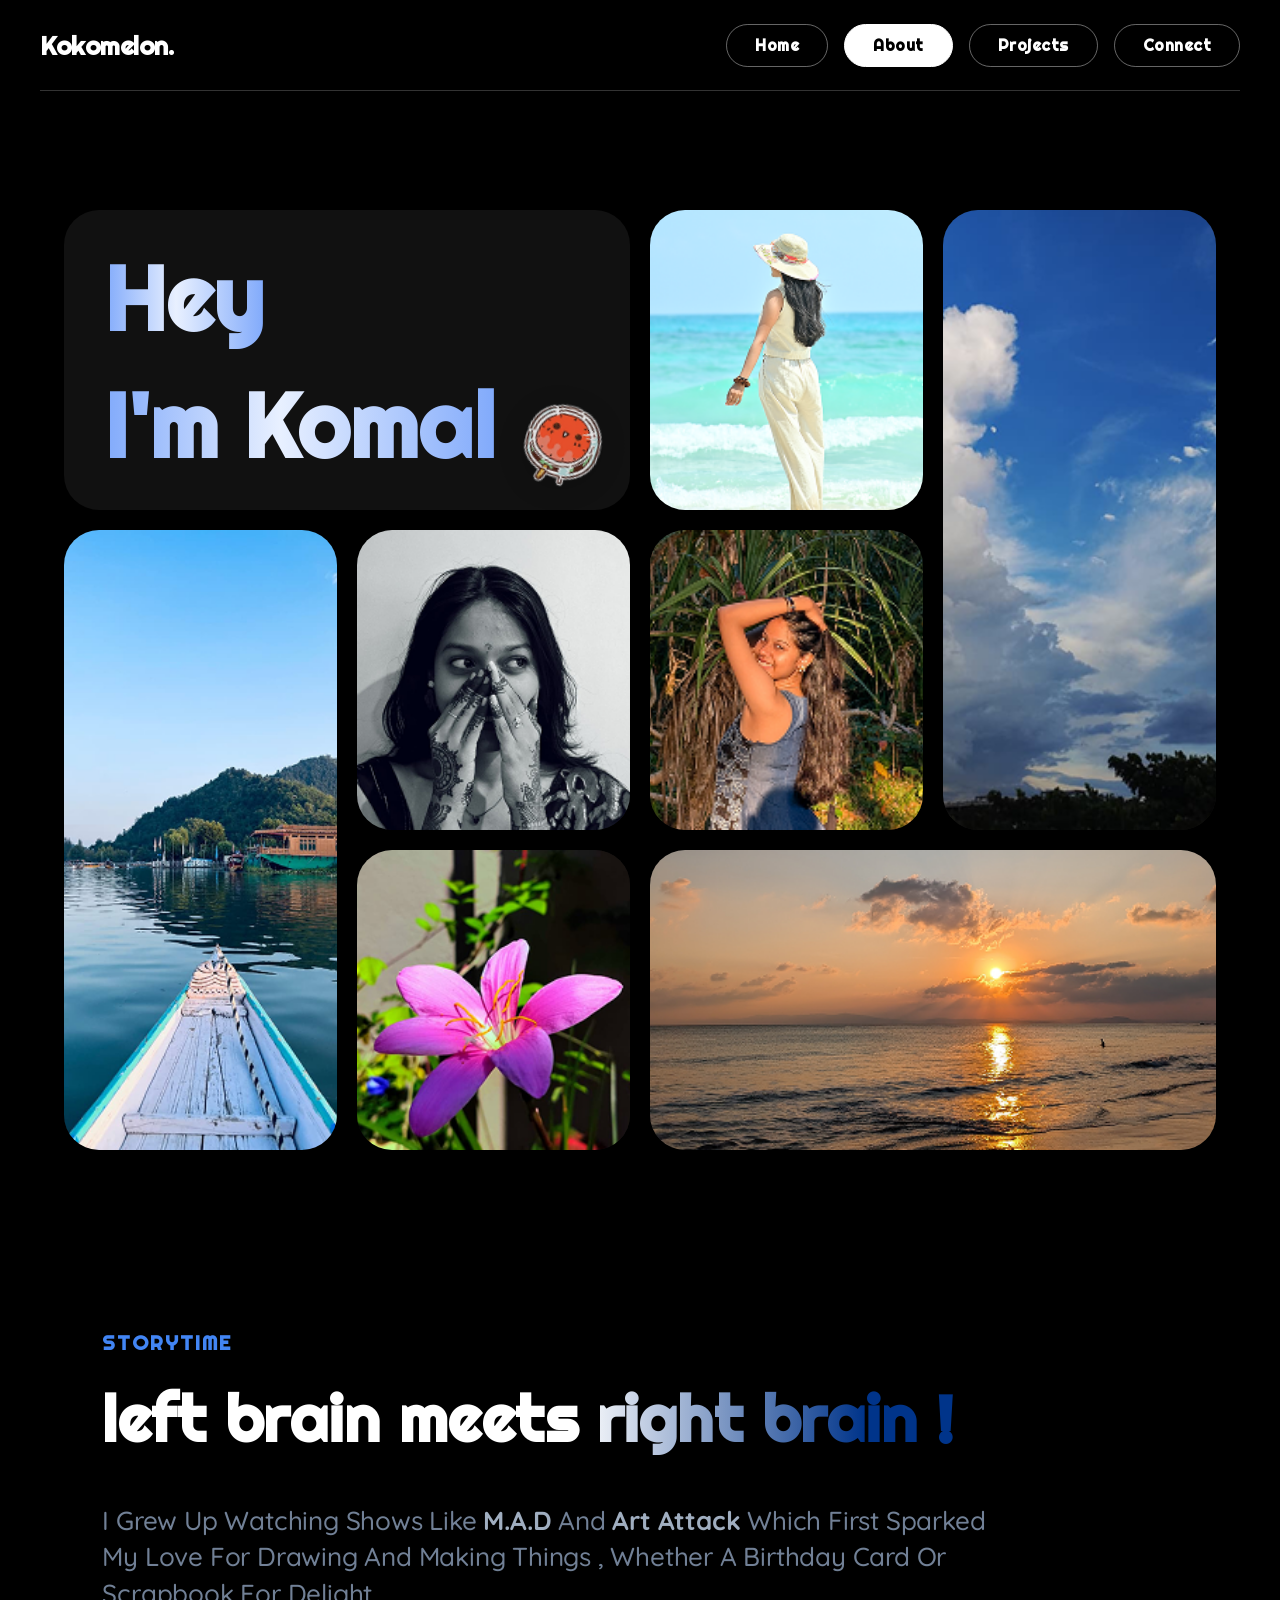
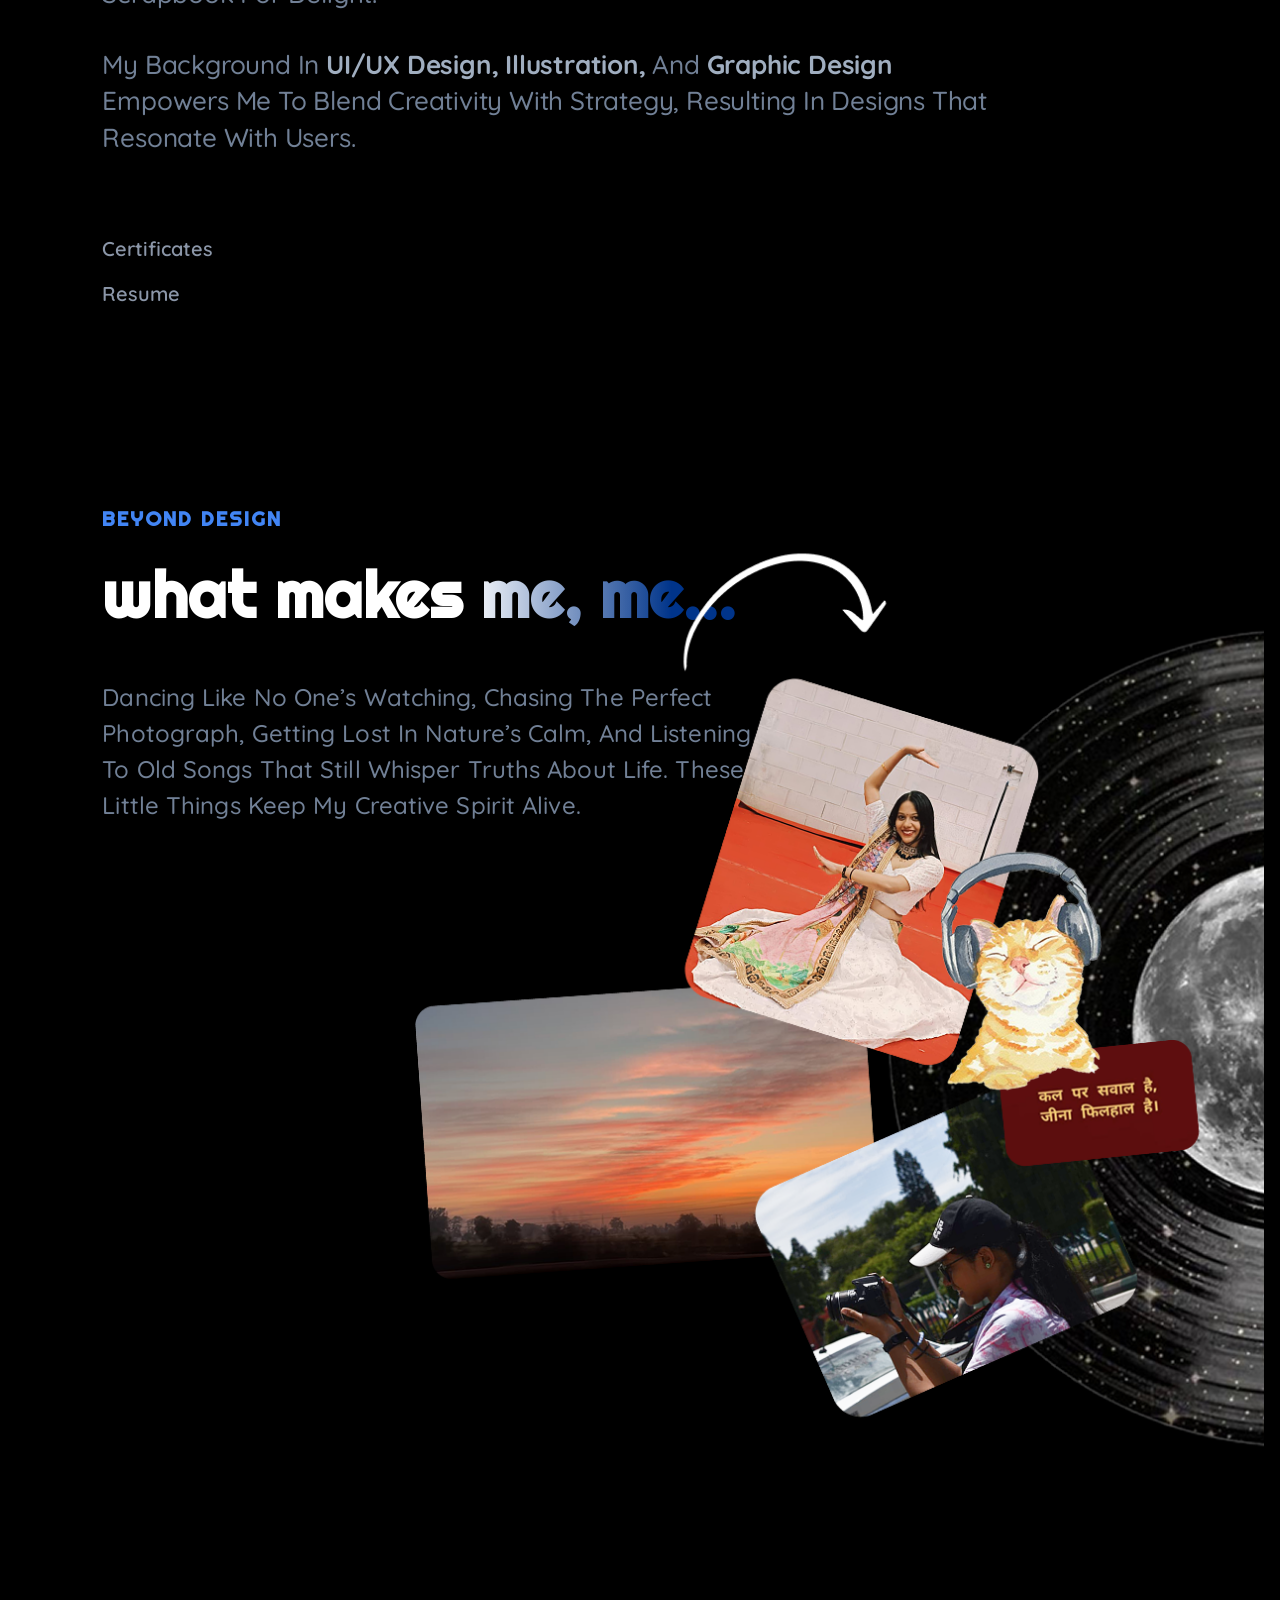
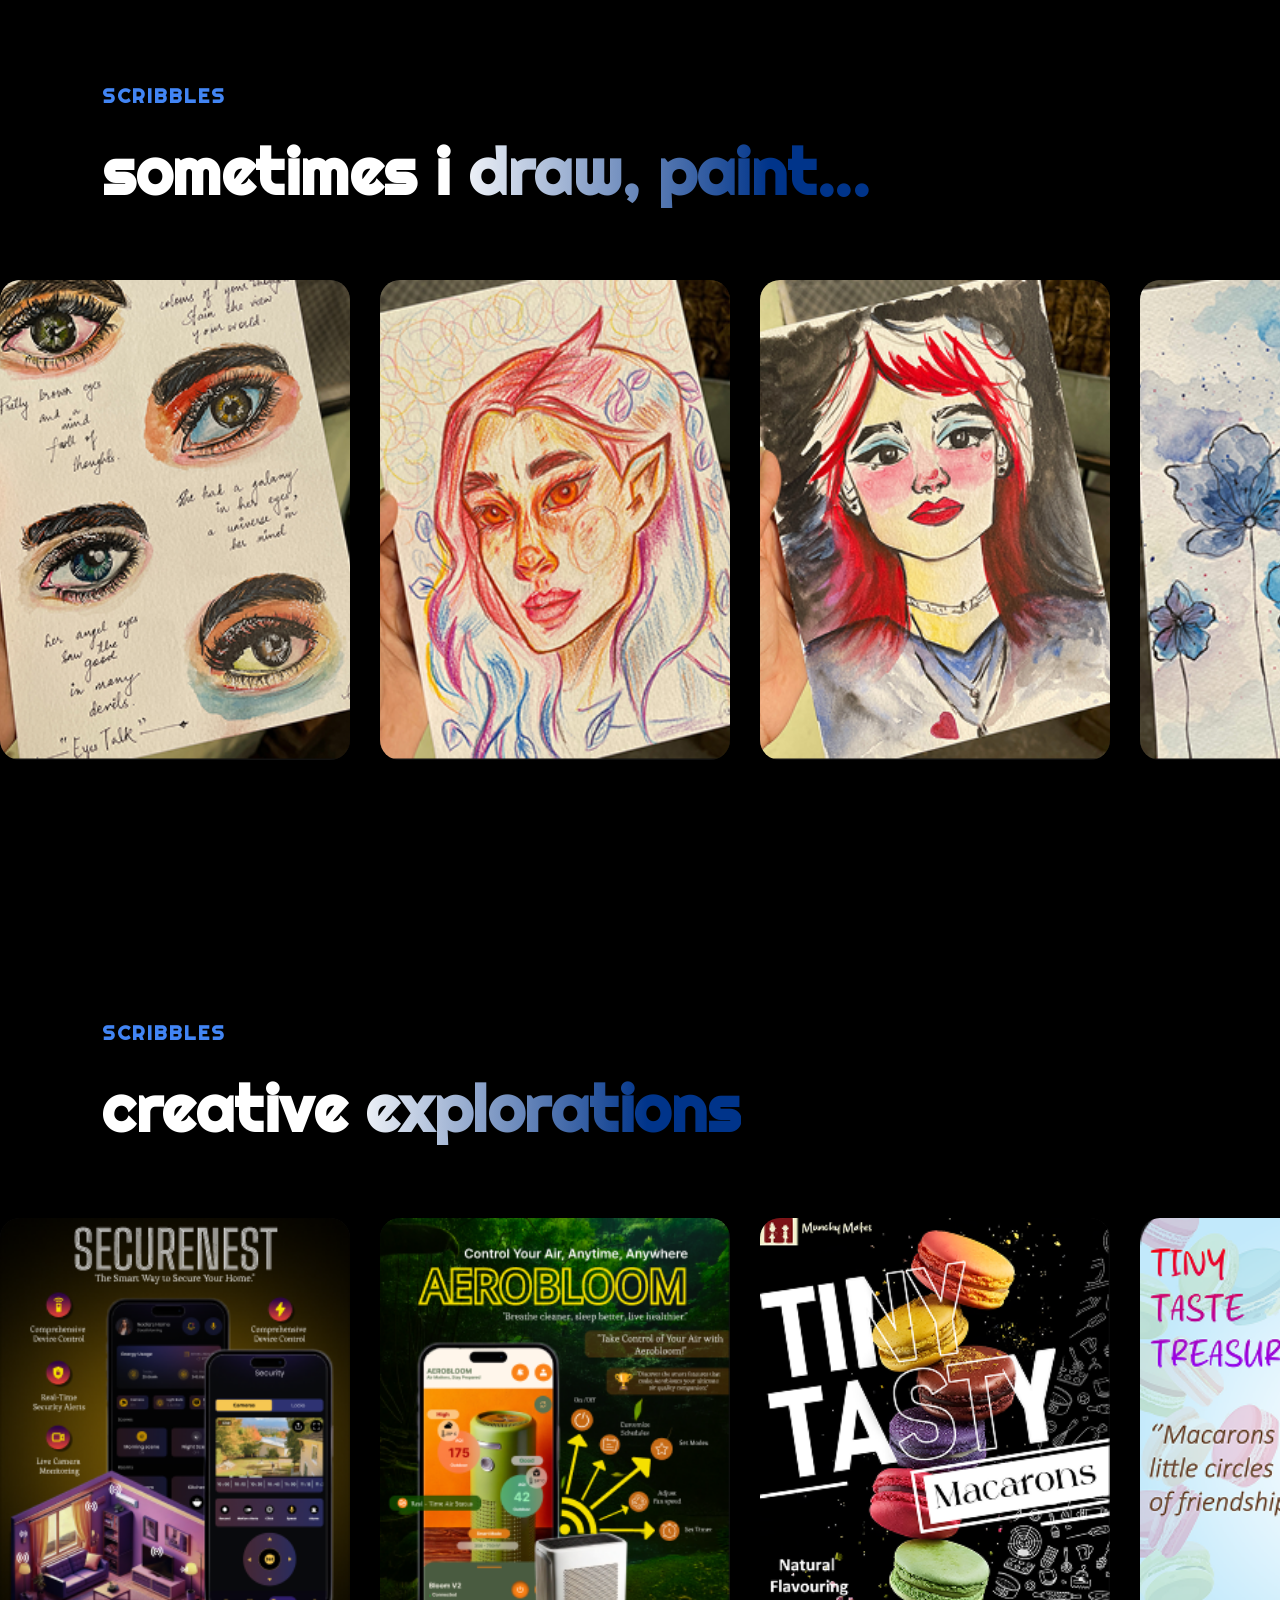
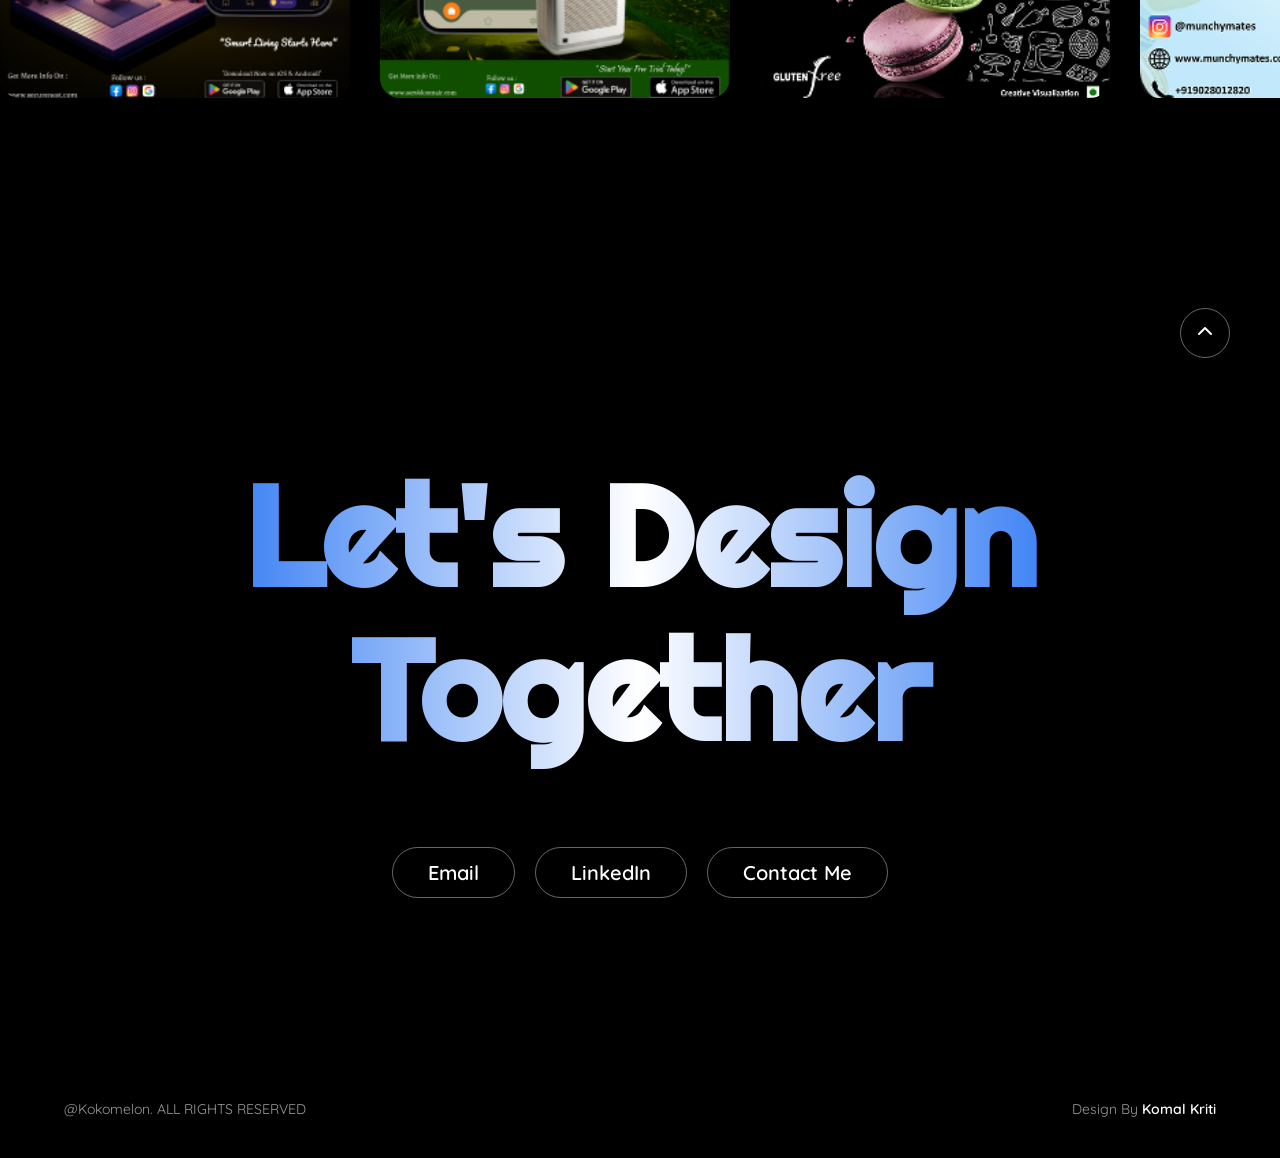
==== about.html @ 7ab95038 "Desktop Version Done" ====
<!DOCTYPE html>
<html lang="en">
<head>
    <meta charset="UTF-8">
    <meta name="viewport" content="width=device-width, initial-scale=1.0">
    <title>About | Komal Portfolio</title>
    <link rel="stylesheet" href="style.css">
    <link rel="preconnect" href="https://fonts.googleapis.com">
    <link rel="preconnect" href="https://fonts.gstatic.com" crossorigin>
    <link href="https://fonts.googleapis.com/css2?family=Quicksand:ital,wght@0,400;0,600;1,400&family=Righteous&family=Roboto+Condensed:wght@500&family=Rock+Salt&display=swap" rel="stylesheet">
</head>
<body>
    <header class="header">
        <div class="logo">Kokomelon.</div>
        <nav class="nav">
            <a href="index.html#home" class="nav-item">Home</a>
            <a href="about.html" class="nav-item active">About</a>
            <a href="projects.html" class="nav-item">Projects</a>
            <a href="#connect" class="nav-item">Connect</a>
        </nav>
    </header>

    <main class="about-container">
        <div class="about-grid">
            <!-- Row 1 -->
            <div class="grid-item text-item">
                <img src="images/kokomelon_2.png" alt="🍉" class="melon-corner-icon">
                <h1 class="hey-text"><span class="blue-gradient">Hey</span></h1>
                <h1 class="name-text"><span class="blue-gradient">I'm Komal</span></h1>
            </div>
            <div class="grid-item img-komal-1">
                <img src="images/Komalpic_1.png" alt="Komal">
            </div>
            <div class="grid-item img-sky-tall">
                <img src="images/Sky_love.png" alt="Sky">
            </div>

            <!-- Row 2 -->
            <div class="grid-item img-dal-tall">
                <img src="images/Dal_lake.png" alt="Dal Lake">
            </div>
            <div class="grid-item img-beach">
                <img src="images/Komalpic_2.png" alt="Komal Beach">
            </div>
            <div class="grid-item img-bw">
                <img src="images/Komalpic_3.png" alt="Komal B&W">
            </div>

            <!-- Row 3 -->
            <div class="grid-item img-flower">
                <img src="images/Flower_lily.png" alt="Flower">
            </div>
            <div class="grid-item img-sunset-wide">
                <img src="images/Sunsetpic_4.png" alt="Sunset">
            </div>
        </div>
    </main>

    <section class="storytime-section">
        <div class="storytime-content">
            <h3 class="storytime-tag">STORYTIME</h3>
            <h2 class="storytime-heading">left brain meets <span class="blue-gradient">right brain !</span></h2>
            
            <div class="storytime-body">
                <p>I Grew Up Watching Shows Like <span class="bold-text">M.A.D</span> And <span class="bold-text">Art Attack</span> Which First Sparked My Love For Drawing And Making Things , Whether A Birthday Card Or Scrapbook For Delight.</p>
                <p>My Background In <span class="bold-text">UI/UX Design, Illustration,</span> And <span class="bold-text">Graphic Design</span> Empowers Me To Blend Creativity With Strategy, Resulting In Designs That Resonate With Users.</p>
            </div>

            <div class="storytime-footer-links">
                <a href="#" class="story-link">
                    Certificates
                </a>
                <a href="#" class="story-link">
                    Resume
                </a>
            </div>
        </div>
    </section>

    <section class="beyond-section">
        <div class="beyond-container">
            <div class="beyond-text">
                <h3 class="storytime-tag">BEYOND DESIGN</h3>
                <h2 class="storytime-heading">what makes <span class="blue-gradient">me, me...</span></h2>
                <p class="beyond-para">Dancing Like No One’s Watching, Chasing The Perfect Photograph, Getting Lost In Nature’s Calm, And Listening To Old Songs That Still Whisper Truths About Life. These Little Things Keep My Creative Spirit Alive.</p>
            </div>
            <div class="beyond-visual">
                <img src="images/what_makesme.png" alt="Beyond Design" class="beyond-img">
            </div>
        </div>
    </section>

    <section class="scribbles-section">
        <div class="scribbles-container">
            <h3 class="storytime-tag">SCRIBBLES</h3>
            <h2 class="storytime-heading">sometimes i <span class="blue-gradient">draw, paint...</span></h2>
        </div>
        <div class="scribbles-gallery">
            <!-- Original set -->
            <div class="scribble-item"><img src="images/Painting_1.png" alt="Scribble 1"></div>
            <div class="scribble-item"><img src="images/Painting_2.png" alt="Scribble 2"></div>
            <div class="scribble-item"><img src="images/Painting_3.png" alt="Scribble 3"></div>
            <div class="scribble-item"><img src="images/Painting_4.png" alt="Scribble 4"></div>
            <div class="scribble-item"><img src="images/Painting_5.png" alt="Scribble 5"></div>
            <div class="scribble-item"><img src="images/Painting_6.png" alt="Scribble 6"></div>
            <!-- Duplicated set for seamless loop -->
            <div class="scribble-item"><img src="images/Painting_1.png" alt="Scribble 1"></div>
            <div class="scribble-item"><img src="images/Painting_2.png" alt="Scribble 2"></div>
            <div class="scribble-item"><img src="images/Painting_3.png" alt="Scribble 3"></div>
            <div class="scribble-item"><img src="images/Painting_4.png" alt="Scribble 4"></div>
            <div class="scribble-item"><img src="images/Painting_5.png" alt="Scribble 5"></div>
            <div class="scribble-item"><img src="images/Painting_6.png" alt="Scribble 6"></div>
        </div>
    </section>

    <section class="scribbles-section explorations-section">
        <div class="scribbles-container">
            <h3 class="storytime-tag">SCRIBBLES</h3>
            <h2 class="storytime-heading">creative <span class="blue-gradient">explorations</span></h2>
        </div>
        <div class="scribbles-gallery exploration-gallery">
            <!-- Original set -->
            <div class="scribble-item"><img src="images/Home_security.png" alt="Securenest"></div>
            <div class="scribble-item"><img src="images/Air_purifier.png" alt="Aerobloom"></div>
            <div class="scribble-item"><img src="images/munchy _mates.png" alt="Munchy Mates"></div>
            <div class="scribble-item"><img src="images/Munchy_mates2.png" alt="Munchy Mates 2"></div>
            <div class="scribble-item"><img src="images/Muchymates_3.png" alt="Munchy Mates 3"></div>
            <div class="scribble-item"><img src="images/illustartion 1.png" alt="Illustration 1"></div>
            <div class="scribble-item"><img src="images/illustration_2.png" alt="Illustration 2"></div>
            <!-- Duplicated set for seamless loop -->
            <div class="scribble-item"><img src="images/Home_security.png" alt="Securenest"></div>
            <div class="scribble-item"><img src="images/Air_purifier.png" alt="Aerobloom"></div>
            <div class="scribble-item"><img src="images/munchy _mates.png" alt="Munchy Mates"></div>
            <div class="scribble-item"><img src="images/Munchy_mates2.png" alt="Munchy Mates 2"></div>
            <div class="scribble-item"><img src="images/Muchymates_3.png" alt="Munchy Mates 3"></div>
            <div class="scribble-item"><img src="images/illustartion 1.png" alt="Illustration 1"></div>
            <div class="scribble-item"><img src="images/illustration_2.png" alt="Illustration 2"></div>
        </div>
    </section>

    <footer class="footer" id="connect">
        <div class="back-to-top">
            <a href="#top">
                <svg width="24" height="24" viewBox="0 0 24 24" fill="none" stroke="white" stroke-width="2" stroke-linecap="round" stroke-linejoin="round">
                    <polyline points="18 15 12 9 6 15"></polyline>
                </svg>
            </a>
        </div>

        <div class="footer-content">
            <h2 class="footer-heading">Let's Design<br>Together</h2>
            
            <div class="footer-buttons">
                <a href="mailto:komalkriti.work13@gmail.com" class="footer-btn">Email</a>
                <a href="https://www.linkedin.com/in/komalkriti" target="_blank" class="footer-btn">LinkedIn</a>
                <a href="tel:9028012820" class="footer-btn">Contact Me</a>
            </div>
        </div>

        <div class="footer-bottom">
            <div class="copyright">@Kokomelon. ALL RIGHTS RESERVED</div>
            <div class="credits">Design By <span class="white-text">Komal Kriti</span></div>
        </div>
    </footer>

    <script src="script.js"></script>
</body>
</html>
---- style.css ----
html {
    scroll-behavior: smooth;
}

* {
    margin: 0;
    padding: 0;
    box-sizing: border-box;
}


body {
    background-color: #000;
    font-family: 'Righteous', sans-serif;
    color: #fff;
    padding-top: 90px;
}

.header {
    display: flex;
    justify-content: space-between;
    align-items: center;
    padding: 24px 40px;
    background-color: rgba(0, 0, 0, 0.8);
    backdrop-filter: blur(10px);
    -webkit-backdrop-filter: blur(10px);
    position: fixed;
    top: 0;
    left: 0;
    width: 100%;
    z-index: 1000;
}

.header::after {
    content: '';
    position: absolute;
    bottom: 0;
    left: 40px;
    right: 40px;
    height: 1px;
    background-color: rgba(255, 255, 255, 0.2);
}

.logo {
    font-size: 26px;
    font-weight: 700;
    letter-spacing: -0.5px;
}

.nav {
    display: flex;
    gap: 16px;
}

.nav-item {
    text-decoration: none;
    color: #fff;
    font-weight: 600;
    font-size: 16px;
    letter-spacing: 0.03em;
    padding: 10px 28px;
    border-radius: 40px;
    border: 1px solid rgba(255, 255, 255, 0.4);
    transition: all 0.3s ease;
}

.nav-item:hover {
    border-color: #fff;
    background-color: #fff;
    color: #000;
}

.nav-item.active {
    background-color: #fff;
    color: #000;
    border-color: #fff;
}

.nav-item.active:hover {
    background-color: #e0e0e0;
}

/* Hero Section */
.hero {
    position: relative;
    width: 100%;
    height: calc(100vh - 90px);
    overflow: hidden;
    display: flex;
    justify-content: center;
    align-items: flex-end;
}

.bg-text {
    position: absolute;
    top: 5%;
    left: 50%;
    transform: translateX(-50%);
    font-size: 14vw;
    font-weight: 700;
    background: linear-gradient(90deg, #4285F4 0%, #FFF 37.21%, #FFF 63.44%, #4285F4 99.22%);
    -webkit-background-clip: text;
    -webkit-text-fill-color: transparent;
    white-space: nowrap;
    z-index: 1;
    letter-spacing: -2px;
}

.hero-image-container {
    position: relative;
    z-index: 2;
    height: 75%;
    display: flex;
    justify-content: center;
    align-items: flex-end;
    transform: translateX(8vw); /* Shift right to visually align head with the gap */
}

.hero-img {
    height: 100%;
    object-fit: contain;
}

.tooltip {
    position: absolute;
    top: 50%;
    left: -100px;
    border: 1px solid rgba(255, 255, 255, 0.2);
    padding: 6px 16px;
    border-radius: 20px;
    font-size: 14px;
    color: #8bb3fc;
    background: transparent;
}

.quote {
    position: absolute;
    top: 55%;
    right: 8%;
    font-size: 24px;
    text-align: right;
    line-height: 1.4;
    z-index: 3;
}

.highlight {
    color: #8bb3fc;
}

.bottom-left {
    position: absolute;
    bottom: 5%;
    left: 5%;
    z-index: 3;
    display: flex;
    flex-direction: column;
    gap: 15px;
}

.bottom-right {
    position: absolute;
    bottom: 5%;
    right: 5%;
    z-index: 3;
}



.process-text {
    display: grid;
    grid-template-columns: auto auto;
    grid-template-rows: auto auto;
    align-items: center;
    column-gap: 12px;
}

.process-text .here-is-my {
    font-size: 24px;
    grid-column: 1;
    grid-row: 1;
}

.process-text .title {
    font-size: 40px;
    font-weight: 700;
    line-height: 0.9;
    grid-column: 2;
    grid-row: 1;
}

.process-text .subtitle {
    font-size: 14px;
    margin-top: 4px;
    font-family: 'Quicksand', sans-serif;
    grid-column: 2;
    grid-row: 2;
}

/* Hey There Section */
.hey-there-section {
    width: 100%;
    min-height: 100vh;
    background-color: #000;
    display: flex;
    justify-content: center;
    align-items: center;
}

.hey-there-wrapper {
    width: 100%;
    display: flex;
    justify-content: center;
    align-items: center;
    perspective: 1000px;
}

.hey-there-img {
    max-width: 60%;
    height: auto;
    opacity: 0;
    transform: scale(0.6) translateY(100px);
    transition: opacity 1s ease, transform 0.6s cubic-bezier(0.175, 0.885, 0.32, 1.275);
    cursor: pointer;
    filter: drop-shadow(0 0 30px rgba(66, 133, 244, 0.15));
}

.hey-there-wrapper.revealed .hey-there-img {
    opacity: 1;
    transform: scale(1) translateY(0);
}

.hey-there-wrapper.floating .hey-there-img {
    /* Floating is handled by JS or a separate wrapper to avoid tilt conflicts */
}

@keyframes float {
    0%, 100% { transform: translateY(0); }
    50% { transform: translateY(-25px); }
}

.float-container {
    display: flex;
    justify-content: center;
    align-items: center;
    width: 100%;
    transition: transform 0.1s ease-out; /* For tilt */
}

.float-container.active-float {
    animation: float 5s ease-in-out infinite;
}


/* Tinker Section */
.tinker-section {
    position: relative;
    width: 100%;
    height: 100vh;
    background-color: #000;
    display: flex;
    flex-direction: column;
    align-items: center;
    overflow: hidden;
}

.tinker-title {
    font-family: 'Rock Salt', cursive;
    font-size: 40px;
    color: #fff;
    text-align: center;
    margin-top: 60px;
    z-index: 10;
    pointer-events: none;
    line-height: 1.4;
}

#physics-container {
    position: relative;
    width: 100%;
    min-height: calc(100vh - 220px);
    display: flex;
    flex-wrap: wrap;
    justify-content: center;
    align-content: center;
    gap: 20px;
    padding: 40px;
    z-index: 5;
}

#physics-container.physics-ready {
    position: absolute;
    top: 220px;
    left: 0;
    width: 100%;
    height: calc(100% - 220px);
    display: block;
    padding: 0;
}

.skill-pill {
    display: inline-block;
    padding: 12px 30px;
    background-color: #000;
    border: 2px solid #fff;
    border-radius: 40px;
    color: #fff;
    font-family: 'Quicksand', sans-serif;
    font-size: 20px;
    font-weight: 600;
    white-space: nowrap;
    cursor: grab;
    user-select: none;
    -webkit-user-select: none;
    transform-origin: center center;
    transition: background-color 0.3s ease, border-color 0.3s ease, color 0.3s ease;
}

#physics-container.physics-ready .skill-pill {
    position: absolute;
    top: 0;
    left: 0;
}

.skill-pill:active {
    cursor: grabbing;
}

/* Projects Section */
.projects-section {
    width: 100%;
    min-height: 100vh;
    background-color: #000;
    padding: 100px 5%;
    display: flex;
    flex-direction: column;
    align-items: center;
}

.section-title {
    font-family: 'Righteous', cursive;
    font-size: 80px;
    font-weight: normal;
    letter-spacing: 2px;
    margin-bottom: 40px;
    background: linear-gradient(90deg, #FFFFFF 0%, #FFFFFF 38%, #b5cbff 55%, #6a93ff 100%);
    -webkit-background-clip: text;
    -webkit-text-fill-color: transparent;
}

.tabs-container {
    display: flex;
    margin-bottom: 60px;
    align-items: center;
}

.tab-btn {
    background: #000;
    border: 1px solid #fff;
    border-radius: 40px;
    color: #fff;
    padding: 15px 40px;
    font-size: 26px;
    font-family: 'Righteous', cursive;
    cursor: pointer;
    transition: all 0.3s ease;
    position: relative;
    z-index: 1;
}

.tab-btn.active {
    background: #fff;
    color: #000;
    z-index: 2;
}

.tab-btn + .tab-btn {
    margin-left: -15px;
    padding-left: 45px;
}

.projects-grid {
    display: flex;
    flex-direction: column;
    gap: 60px;
    width: 100%;
    max-width: 1200px;
}

.project-card {
    position: relative;
    width: 100%;
    min-height: 500px;
    height: auto;
    border: 2px solid #555; /* Lighter grey border like image */
    border-radius: 30px; /* Rounder outer card */
    padding: 20px; /* Create inner space */
    background: transparent; /* Main background shows through */
}

.card-bg {
    position: absolute;
    top: 20px;
    left: 20px;
    width: calc(100% - 40px);
    height: calc(100% - 40px);
    border-radius: 20px; /* Inner gradient corners */
    z-index: 1;
}

.project-1 .card-bg {
    background: linear-gradient(110deg, #ffffff 45%, #fce7b1 100%);
}

.project-2 .card-bg {
    background: linear-gradient(110deg, #ffffff 45%, #b2fae6 100%);
}

.project-3 .card-bg {
    background: linear-gradient(110deg, #ffffff 45%, #76b041 100%);
}

.project-4 .card-bg {
    background: linear-gradient(110deg, #ffffff 45%, #ff9a9e 100%);
}

.card-content {
    position: relative;
    width: 100%;
    min-height: 460px; /* Accounts for 40px padding */
    z-index: 2;
    display: flex;
}

.left-col {
    flex: 1.2;
    display: flex;
    flex-direction: column;
    justify-content: space-between;
    padding: 40px;
    z-index: 1;
}

.project-header {
    display: flex;
    flex-direction: column;
    margin-bottom: 20px;
    position: relative;
}

.project-num {
    font-family: 'Roboto Condensed', sans-serif; /* Clean, flat-ended sans-serif like the image */
    font-size: 100px; /* Reduced from massive 130px */
    font-weight: 500;
    background: linear-gradient(0deg, rgba(246, 246, 246, 0.67) -15.91%, rgba(66, 133, 244, 0.67) 134.42%);
    background-clip: text;
    -webkit-background-clip: text;
    -webkit-text-fill-color: transparent;
    line-height: 1;
    margin-left: 0;
    z-index: 1;
}

.project-name {
    font-family: 'Rock Salt', cursive;
    font-size: 45px; /* Lowered size to match reference */
    color: #000;
    text-transform: uppercase;
    margin-top: -30px; /* Adjusted to overlap just the bottom of the number */
    margin-left: 25px; /* Shifted right to perfectly wedge S between / and 0 */
    z-index: 2;
    position: relative;
    white-space: nowrap; /* Prevent SECURE NEST from wrapping to next line */
}

.project-name.handwritten {
    font-family: 'Rock Salt', cursive;
    font-size: 48px;
    letter-spacing: -1px;
}

.info-box {
    width: 550px; /* Reduced container width so button sits at the corner */
    height: 200px; /* More rectangular */
    border-radius: 20px; /* Restored rounded corners */
    padding: 25px 35px;
    color: #fff;
    font-family: 'Roboto Condensed', sans-serif;
    font-weight: 500;
    box-shadow: 0 10px 30px rgba(0,0,0,0.2);
    transition: width 0.4s cubic-bezier(0.4, 0, 0.2, 1);
}

.project-card:hover .info-box {
    width: calc(100% + 460px); /* Stretches all the way to the right padding */
}

.info-box-1 {
    background-color: #495f9c;
}

.info-box-2 {
    background-color: #3a78ff;
}

.info-box-3 {
    background-color: #1b3a1b;
}

.info-box-4 {
    background-color: #5d54a4;
}

.info-top {
    display: flex;
    justify-content: space-between; /* Button on the right of this container */
    align-items: flex-start;
    margin-bottom: 15px;
    width: 480px; /* Locked width so button doesn't slide when box expands */
}

.yellow-line {
    width: 150px;
    height: 2px;
    background: #e8d06a;
    margin-bottom: 15px;
}

.info-top h4 {
    font-size: 20px;
    font-weight: 500; /* Medium weight */
    max-width: 70%;
    line-height: 1.4;
}

.explore-btn {
    background: #0a1128; /* Deep dark blue */
    color: #a4bdfc; /* Light blue */
    font-family: 'Quicksand', sans-serif;
    font-weight: 700;
    text-decoration: none;
    padding: 10px 24px;
    border-radius: 30px;
    font-size: 18px;
    display: flex;
    align-items: center;
    gap: 10px;
    border: none;
    transition: background 0.2s ease, transform 0.2s ease;
}

.explore-btn .arrow {
    display: flex;
    justify-content: center;
    align-items: center;
    width: 22px;
    height: 22px;
    border: 2px solid #a4bdfc;
    border-radius: 50%;
    font-size: 14px;
    font-weight: bold;
}

.explore-btn:hover {
    background: #0d1a3f;
    transform: translateY(-2px);
}

.info-box-2 .explore-btn {
    background: #8bb3fc; /* Lighter blue background */
    color: #ffffff; /* White text */
}

.info-box-2 .explore-btn .arrow {
    border-color: #ffffff; /* White circle border */
}

.info-box-2 .explore-btn:hover {
    background: #a4bdfc; /* Even lighter blue on hover */
}

.info-box-3 .explore-btn {
    background: #3c6e47;
    color: #e8d06a;
}

.info-box-3 .explore-btn .arrow {
    border-color: #e8d06a;
}

.info-box-4 .explore-btn {
    background: #4a4191;
    color: #ffb3ba;
}

.info-box-4 .explore-btn .arrow {
    border-color: #ffb3ba;
}

.info-box p {
    font-size: 14px;
    line-height: 1.6;
    color: rgba(255,255,255,0.9);
    width: 480px; /* Match locked width */
}

.right-col {
    flex: 1;
    position: relative;
    display: flex;
    justify-content: center;
    align-items: flex-end;
    z-index: 2;
    margin-left: -50px;
}

.tags {
    position: absolute;
    top: 20px; /* Moved up to avoid intersection with tall mockups */
    right: 40px;
    display: flex;
    gap: 10px;
    z-index: 10; /* Increased to ensure it floats above the mockup */
}

.tag {
    background: rgba(255, 255, 255, 0.4); /* Added subtle background for legibility if it overlaps images */
    backdrop-filter: blur(4px); /* Glassmorphism effect */
    border: 1px solid rgba(0, 0, 0, 0.5);
    border-radius: 20px;
    padding: 6px 16px;
    font-size: 14px;
    font-weight: bold;
    font-family: 'Quicksand', sans-serif;
    color: #000;
}

.tag.text-blue {
    color: #3a78ff;
    border-color: rgba(58, 120, 255, 0.5);
}

.tag.text-purple {
    color: #5d54a4;
    border-color: rgba(93, 84, 164, 0.5);
}

.banner-img {
    height: 90%;
    object-fit: contain;
    position: relative; /* Ensure it respects z-index properly */
    z-index: 1; /* Lower than tags */
    transition: transform 0.3s ease;
    transform-origin: bottom center;
}

.project-1 .banner-img {
    height: 100%; /* Slightly larger for Project 1 */
}

.project-2 .banner-img {
    height: 82%; /* Slightly smaller for Project 2 */
}

.project-3 .banner-img {
    height: 100%; /* Slightly larger for Project 1 Web */
}

.project-4 .banner-img {
    height: 74%; /* Slightly smaller for Project 2 Web */
}

.project-card:hover .banner-img {
    transform: scale(1.02);
}

/* Footer Section */
.footer {
    width: 100%;
    min-height: 100vh;
    background-color: #000;
    position: relative;
    display: flex;
    flex-direction: column;
    justify-content: center;
    align-items: center;
    padding: 100px 5%;
    overflow: hidden;
}

.icon-circle {
    width: 45px;
    height: 45px;
    border: 1px solid rgba(255, 255, 255, 0.4);
    border-radius: 50%;
    display: flex;
    justify-content: center;
    align-items: center;
    transition: all 0.3s ease;
    cursor: pointer;
    text-decoration: none;
}

.icon-circle:hover,
.icon-circle:active {
    background-color: #fff;
    border-color: #fff;
}

.icon-circle:hover svg,
.icon-circle:active svg {
    stroke: #000;
}

.back-to-top {
    position: absolute;
    top: 50px;
    right: 50px;
    width: 50px;
    height: 50px;
    border: 1px solid rgba(255, 255, 255, 0.4);
    border-radius: 50%;
    display: flex;
    justify-content: center;
    align-items: center;
    transition: all 0.3s ease;
}

.back-to-top:hover {
    background-color: #fff;
}

.back-to-top:hover svg {
    stroke: #000;
}

.footer-content {
    text-align: center;
    margin-bottom: 80px;
}

.footer-heading {
    font-family: 'Righteous', sans-serif;
    font-size: 140px;
    font-weight: 700;
    line-height: 1.1;
    background: linear-gradient(90deg, #4285F4 0%, #FFF 50%, #4285F4 100%);
    -webkit-background-clip: text;
    -webkit-text-fill-color: transparent;
    margin-bottom: 60px;
    text-transform: none;
    padding: 20px 0;
}

.footer-buttons {
    display: flex;
    gap: 20px;
    justify-content: center;
}

.footer-btn {
    text-decoration: none;
    color: #fff;
    font-family: 'Quicksand', sans-serif;
    font-weight: 600;
    font-size: 20px;
    padding: 12px 35px;
    border-radius: 40px;
    border: 1px solid rgba(255, 255, 255, 0.4);
    transition: all 0.3s ease;
}

.footer-btn:hover {
    background-color: #fff;
    color: #000;
    border-color: #fff;
}

.footer-bottom {
    position: absolute;
    bottom: 40px;
    width: 90%;
    display: flex;
    justify-content: space-between;
    align-items: center;
    font-family: 'Quicksand', sans-serif;
    font-size: 14px;
    color: rgba(255, 255, 255, 0.6);
}

.white-text {
    color: #fff;
    font-weight: 600;
}


/* About Page Grid Styles */
.about-container {
    padding: 120px 5% 80px;
    background-color: #000;
}

.about-grid {
    display: grid;
    grid-template-columns: repeat(4, 1fr);
    grid-template-rows: repeat(3, 300px);
    gap: 20px;
    max-width: 1400px;
    margin: 0 auto;
}

.grid-item {
    border-radius: 35px;
    overflow: hidden;
    position: relative;
    background: #111;
}

.grid-item img {
    width: 100%;
    height: 100%;
    object-fit: cover;
    transition: transform 0.6s cubic-bezier(0.4, 0, 0.2, 1);
}

.grid-item:hover img {
    transform: scale(1.08);
}

.text-item {
    grid-column: span 2;
    display: flex;
    flex-direction: column;
    justify-content: flex-start;
    padding-top: 30px;
    padding-left: 40px;
    position: relative;
}

.hey-text {
    font-family: 'Righteous', sans-serif;
    font-size: 90px;
    display: flex;
    align-items: flex-start;
    gap: 10px;
    line-height: 1.3;
}



.name-text {
    font-family: 'Righteous', sans-serif;
    font-size: 90px;
    display: flex;
    align-items: center;
    gap: 15px;
    line-height: 1.3;
    margin-top: 10px;
}

.blue-gradient {
    background: linear-gradient(90deg, #81AAFB 0%, #E8F0FF 45%, #81AAFB 100%);
    -webkit-background-clip: text;
    -webkit-text-fill-color: transparent;
}
 
.melon-corner-icon {
    position: absolute;
    bottom: 15px;
    right: 15px;
    width: 110px !important;
    height: auto !important;
    object-fit: contain !important;
    transform: rotate(15deg);
    filter: drop-shadow(0 5px 15px rgba(0,0,0,0.2));
    pointer-events: none;
    z-index: 0;
    opacity: 0.9;
    transition: all 0.4s ease;
}

.text-item h1 {
    position: relative;
    z-index: 2;
}

.text-item:hover .melon-corner-icon {
    transform: rotate(0deg) scale(1.1) translateY(-5px);
}



/* Grid Spans and Placement */
.img-sky-tall {
    grid-row: span 2;
}

.img-dal-tall {
    grid-row: span 2;
}

.img-sunset-wide {
    grid-column: span 2;
}

@media (max-width: 1024px) {
    .about-grid {
        grid-template-columns: repeat(2, 1fr);
        grid-template-rows: auto;
    }
    .text-item, .img-sky-tall, .img-dal-tall, .img-sunset-wide {
        grid-column: span 2;
        grid-row: auto;
    }
    .hey-text, .name-text {
        font-size: 60px;
    }
}

/* Storytime Section */
.storytime-section {
    background-color: #000;
    padding: 100px 8%;
    display: flex;
    justify-content: flex-start;
}

.storytime-content {
    max-width: 900px;
}

.storytime-tag {
    font-family: 'Righteous', sans-serif;
    color: #4285F4;
    font-size: 20px;
    letter-spacing: 2px;
    margin-bottom: 25px;
    text-transform: uppercase;
}

.storytime-heading {
    font-family: 'Righteous', sans-serif;
    font-size: 64px;
    line-height: 1.2;
    margin-bottom: 45px;
    color: #fff;
    letter-spacing: 0.5px;
}

.storytime-heading .blue-gradient {
    background: linear-gradient(90deg, #FFF -5.98%, #00348A 74.97%);
    -webkit-background-clip: text;
    -webkit-text-fill-color: transparent;
    display: inline-block;
}

.storytime-body {
    font-family: 'Quicksand', sans-serif;
    font-size: 26px;
    font-weight: 500;
    line-height: 1.4;
    color: #718096; /* More accurate muted blue-grey */
    margin-bottom: 80px;
    letter-spacing: -0.2px;
}

.storytime-body p {
    margin-bottom: 35px;
}

.storytime-body i {
    font-style: italic;
}

.bold-text {
    font-weight: 700;
    color: #a0aec0;
}

.blue-text {
    color: #4285F4;
}

.storytime-footer-links {
    display: flex;
    flex-direction: column;
    gap: 20px;
}

.story-link {
    display: flex;
    align-items: center;
    gap: 12px;
    color: #8b96a8;
    text-decoration: none;
    font-family: 'Quicksand', sans-serif;
    font-size: 20px;
    font-weight: 600;
    transition: all 0.3s ease;
}

.story-link:hover {
    color: #fff;
    transform: translateX(10px);
}

.story-link svg {
    transition: transform 0.3s ease;
}

.story-link:hover svg {
    color: #4285F4;
    transform: scale(1.1);
}

@media (max-width: 768px) {
    .storytime-heading {
        font-size: 48px;
    }
    .storytime-body {
        font-size: 18px;
    }
}

/* Beyond Design Section */
.beyond-section {
    background-color: #000;
    padding: 100px 0 0 0; /* Horizontal padding removed, bottom padding removed to let it stick */
    overflow: hidden;
}

.beyond-container {
    display: flex;
    flex-direction: column;
    align-items: flex-start;
    gap: 20px;
    width: 100%;
    padding: 0 8%;
}

.beyond-text {
    width: 100%;
    max-width: 650px;
}

.beyond-para {
    font-family: 'Quicksand', sans-serif;
    font-size: 24px;
    line-height: 1.5;
    color: #718096; /* Matches Storytime body text color */
    font-weight: 500;
    letter-spacing: 0.1px;
}

.beyond-visual {
    width: calc(100% + 16%);
    display: flex;
    justify-content: flex-end;
    margin-top: -350px; /* Shifted significantly up as requested */
    margin-left: -8%;
}

.beyond-img {
    width: 75% !important; /* Reduced size */
    height: auto !important;
    max-width: 850px;
    object-fit: contain !important;
}

@media (max-width: 1024px) {
    .beyond-container {
        flex-direction: column;
        gap: 40px;
    }
    .beyond-text {
        max-width: 100%;
    }
    .beyond-img {
        max-width: 100%;
    }
}

/* Scribbles Section */
.scribbles-section {
    background-color: #000;
    padding: 100px 0;
    overflow: hidden;
}

.scribbles-container {
    padding: 0 8%;
    margin-bottom: 50px;
}

.scribbles-gallery {
    display: flex;
    gap: 30px;
    width: max-content;
    padding: 20px 0 60px;
    animation: endlessScroll 40s linear infinite;
    will-change: transform;
}

.scribbles-gallery:hover {
    animation-play-state: paused;
}

@keyframes endlessScroll {
    0% {
        transform: translateX(0);
    }
    100% {
        /* Move by half the total width (the length of one full set of images) */
        transform: translateX(calc(-50% - 15px)); 
    }
}

.scribble-item {
    flex: 0 0 350px;
    height: 480px;
    border-radius: 20px;
    overflow: hidden;
    background: #111;
    transition: all 0.4s cubic-bezier(0.165, 0.84, 0.44, 1);
    box-shadow: 0 8px 25px rgba(0, 0, 0, 0.4);
    position: relative;
}

.scribble-item img {
    width: 100% !important;
    height: 100% !important;
    object-fit: cover !important;
    transition: transform 0.6s ease;
}

.scribble-item:hover {
    transform: translateY(-10px) scale(1.02);
    box-shadow: 0 20px 40px rgba(66, 133, 244, 0.2);
}

.scribble-item:hover img {
    transform: scale(1.05);
}

.exploration-gallery {
    animation: endlessScrollReverse 45s linear infinite;
}

@keyframes endlessScrollReverse {
    0% {
        transform: translateX(calc(-50% - 15px));
    }
    100% {
        transform: translateX(0);
    }
}

@media (max-width: 768px) {
    .scribble-item {
        flex: 0 0 300px;
        height: 400px;
    }
}

/* Showcase Page Styles */
.showcase-page {
    background-color: #000;
}

.showcase-container {
    width: 100%;
    margin: 0;
    padding: 0 4%;
}

.showcase-hero {
    padding: 120px 0 60px;
    text-align: left;
}

.hero-flex {
    display: flex;
    justify-content: space-between;
    align-items: center;
    gap: 80px;
    margin-bottom: 40px;
}

.hero-text-content {
    flex: 1;
}

.title-with-logo {
    display: flex;
    align-items: center;
    gap: 20px;
}

.title-logo {
    height: 60px;
    width: auto;
}

.showcase-hero .project-num {
    font-size: 60px;
    display: block;
    margin-bottom: 10px;
}

.showcase-title {
    font-family: 'Righteous', sans-serif;
    font-size: 100px;
    margin-bottom: 0;
    background: linear-gradient(90deg, #fff 0%, #4285f4 100%);
    -webkit-background-clip: text;
    -webkit-text-fill-color: transparent;
    line-height: 1.1;
}

.showcase-subtitle {
    font-family: 'Quicksand', sans-serif;
    font-size: 32px;
    color: #8bb3fc;
    margin-top: 20px;
    margin-bottom: 40px;
    font-weight: 600;
}

.hero-mockup {
    flex: 0 0 600px;
    border-radius: 40px;
    overflow: hidden;
    box-shadow: 0 30px 60px rgba(66, 133, 244, 0.2);
}

.main-mockup {
    width: 100%;
    display: block;
}

.project-details {
    padding: 80px 0;
    border-top: 1px solid rgba(255, 255, 255, 0.1);
    border-bottom: 1px solid rgba(255, 255, 255, 0.1);
    margin-bottom: 80px;
}

.project-details.centered {
    text-align: center;
}

.details-grid {
    display: grid;
    grid-template-columns: repeat(3, 1fr);
    gap: 40px;
    justify-content: center;
}

.detail-item h3 {
    font-family: 'Quicksand', sans-serif;
    font-size: 14px;
    text-transform: uppercase;
    margin-bottom: 15px;
    letter-spacing: 2px;
    font-weight: 700;
}

.detail-item p {
    font-family: 'Roboto Condensed', sans-serif;
    font-size: 24px;
    font-weight: 500;
    color: #fff;
}

.showcase-section {
    padding: 120px 0;
}

.dark-bg {
    background-color: #0a0a0a;
}

.gray-bg {
    background-color: #111;
}

.section-layout {
    display: flex;
    align-items: center;
    gap: 80px;
}

.section-layout.reversed {
    flex-direction: row-reverse;
}

.section-text {
    flex: 1;
}

.section-image {
    flex: 1;
}

.section-heading {
    font-family: 'Righteous', sans-serif;
    font-size: 64px;
    margin-bottom: 30px;
}

.blue-text {
    color: #4285f4;
}

.showcase-section.centered {
    text-align: center;
}

.brief-tags {
    display: flex;
    gap: 15px;
    margin-bottom: 40px;
}

.brief-tags.centered {
    justify-content: center;
}

.brief-tag {
    font-family: 'Quicksand', sans-serif;
    font-size: 18px;
    font-weight: 700;
    color: #4285f4;
    padding: 8px 24px;
    border: 2px solid #4285f4;
    border-radius: 15px;
}

.section-text p {
    font-family: 'Quicksand', sans-serif;
    font-size: 20px;
    line-height: 1.6;
    color: rgba(255, 255, 255, 0.9);
}

.centered-text {
    max-width: 900px;
    margin: 0 auto 60px;
}

.software-used {
    display: flex;
    flex-direction: column;
    align-items: center;
    gap: 15px;
    margin-top: 40px;
}

.software-label {
    font-family: 'Quicksand', sans-serif;
    font-size: 14px;
    text-transform: uppercase;
    letter-spacing: 2px;
    color: rgba(255, 255, 255, 0.4);
}

.software-item {
    display: flex;
    align-items: center;
    gap: 10px;
    font-family: 'Roboto Condensed', sans-serif;
    font-size: 20px;
    font-weight: 500;
}

.software-icon {
    width: 24px;
    height: 24px;
}

.backstory-image {
    width: 100%;
    max-width: 1000px;
    margin: 0 auto 60px;
}

/* Problem Definition Styles */
.problem-top-meta {
    display: flex;
    justify-content: space-between;
    font-family: 'Quicksand', sans-serif;
    font-size: 14px;
    color: rgba(255, 255, 255, 0.3);
    margin-bottom: 40px;
    font-weight: 600;
}

.problem-main-header {
    display: grid;
    grid-template-columns: 1fr 1fr;
    gap: 80px;
    align-items: start;
    margin-bottom: 40px;
    width: 100%;
}

.problem-title {
    font-family: 'Righteous', sans-serif;
    font-size: 70px;
    line-height: 1;
    text-transform: uppercase;
    flex: 1.5;
    color: #fff;
    letter-spacing: 2px;
}

.problem-subtitle {
    font-family: 'Quicksand', sans-serif;
    font-size: 20px;
    line-height: 1.6;
    font-weight: 500;
    color: rgba(255, 255, 255, 0.7);
    text-align: left;
}

.problem-grid {
    display: grid;
    grid-template-columns: repeat(4, 1fr);
    gap: 25px;
}

.problem-card {
    background: rgba(255, 255, 255, 0.03);
    padding: 40px 30px;
    border-radius: 24px;
    border: 1px solid rgba(255, 255, 255, 0.08);
    transition: all 0.4s cubic-bezier(0.165, 0.84, 0.44, 1);
}

.problem-card:hover {
    transform: translateY(-10px);
    background: rgba(255, 255, 255, 0.05);
    border-color: rgba(255, 255, 255, 0.2);
}

.card-infographic {
    margin-bottom: 25px;
    opacity: 0.8;
    transition: transform 0.3s ease;
}

.problem-card:hover .card-infographic {
    transform: scale(1.1);
    opacity: 1;
}

.card-arrow {
    display: block;
    color: #4285f4;
    font-size: 20px;
    margin-bottom: 20px;
    opacity: 0.6;
}

.problem-card h3 {
    font-family: 'Righteous', sans-serif;
    font-size: 22px;
    color: #fff;
    margin-bottom: 15px;
    line-height: 1.3;
    letter-spacing: 1.5px;
}

.problem-card p {
    font-family: 'Quicksand', sans-serif;
    font-size: 15px;
    color: rgba(255, 255, 255, 0.5);
    line-height: 1.6;
}

/* Refined Research Styles */
.research-summary-grid {
    display: grid;
    grid-template-columns: repeat(2, 1fr);
    gap: 30px;
    margin-bottom: 40px;
}

.research-summary-card {
    display: flex;
    flex-direction: column;
    align-items: center;
    text-align: center;
    padding: 60px 40px;
    background: rgba(255, 255, 255, 0.03);
    border-radius: 40px;
    border: 1px solid rgba(255, 255, 255, 0.1);
    transition: all 0.4s cubic-bezier(0.165, 0.84, 0.44, 1);
}

.research-summary-card:hover {
    background: rgba(255, 255, 255, 0.05);
    border-color: rgba(66, 133, 244, 0.4);
    transform: translateY(-10px);
    box-shadow: 0 20px 40px rgba(0,0,0,0.3);
}

.card-icon {
    margin-bottom: 30px;
    display: flex;
    align-items: center;
    justify-content: center;
}

.research-summary-card h3 {
    font-family: 'Righteous', sans-serif;
    font-size: 24px;
    color: #fff;
    margin-bottom: 15px;
}

.research-summary-card p {
    font-family: 'Quicksand', sans-serif;
    font-size: 16px;
    color: rgba(255, 255, 255, 0.5);
    line-height: 1.5;
}

.research-content-split {
    display: grid;
    grid-template-columns: 1fr;
    gap: 60px;
}

.col-heading {
    font-family: 'Righteous', sans-serif;
    font-size: 28px;
    color: #4285f4;
    margin-bottom: 40px;
    text-transform: uppercase;
    letter-spacing: 2px;
}

.survey-stats-modern {
    display: grid;
    grid-template-columns: repeat(2, 1fr);
    gap: 30px;
    margin-bottom: 50px;
}

.modern-stat {
    display: flex;
    align-items: center;
    gap: 20px;
}

.stat-ring {
    width: 80px;
    height: 80px;
    border-radius: 50%;
    display: flex;
    align-items: center;
    justify-content: center;
    font-family: 'Righteous', sans-serif;
    font-size: 18px;
    color: #fff;
    background: radial-gradient(closest-side, #0a0a0a 80%, transparent 0 100%),
                conic-gradient(#4285f4 calc(var(--p) * 1%), rgba(255,255,255,0.1) 0);
}

.modern-stat p {
    font-family: 'Quicksand', sans-serif;
    font-size: 14px;
    color: rgba(255, 255, 255, 0.6);
    line-height: 1.3;
}

.insights-box {
    padding: 40px;
}

.box-title {
    font-family: 'Righteous', sans-serif;
    font-size: 20px;
    color: #fff;
    margin-bottom: 25px;
}

.clean-list {
    list-style: none;
    padding: 0;
}

.clean-list li {
    font-family: 'Quicksand', sans-serif;
    font-size: 16px;
    color: rgba(255, 255, 255, 0.7);
    margin-bottom: 15px;
    padding-left: 25px;
    position: relative;
    line-height: 1.5;
}

.clean-list li::before {
    content: '→';
    position: absolute;
    left: 0;
    color: #4285f4;
}

.quotes-stack {
    display: flex;
    flex-direction: column;
    gap: 30px;
}

.quote-item {
    padding: 30px;
}

.stories-slider-wrapper {
    position: relative;
    width: 100%;
    margin-top: 40px;
}

.stories-slider {
    display: flex;
    overflow-x: auto;
    scroll-snap-type: x mandatory;
    scroll-behavior: smooth;
    gap: 20px;
    padding-bottom: 20px;
}

.stories-slider::-webkit-scrollbar {
    height: 4px;
}

.stories-slider::-webkit-scrollbar-track {
    background: rgba(255, 255, 255, 0.05);
}

.stories-slider::-webkit-scrollbar-thumb {
    background: #4285f4;
    border-radius: 10px;
}

.story-slide {
    flex: 0 0 85%;
    scroll-snap-align: center;
}

.story-content {
    background: rgba(255, 255, 255, 0.03);
    padding: 40px;
    border-radius: 30px;
    border: 1px solid rgba(255, 255, 255, 0.08);
    height: 100%;
    display: flex;
    flex-direction: column;
    justify-content: space-between;
}

.story-content p {
    font-family: 'Quicksand', sans-serif;
    font-size: 18px;
    line-height: 1.6;
    color: #fff;
    font-style: italic;
    margin-bottom: 30px;
}

.story-info h4 {
    font-family: 'Righteous', sans-serif;
    font-size: 18px;
    color: #4285f4;
    margin-bottom: 5px;
}

.story-info span {
    font-family: 'Quicksand', sans-serif;
    font-size: 14px;
    color: rgba(255, 255, 255, 0.4);
    text-transform: uppercase;
    letter-spacing: 1px;
}

.slider-hint {
    font-family: 'Quicksand', sans-serif;
    font-size: 12px;
    color: rgba(66, 133, 244, 0.6);
    text-align: center;
    margin-top: 15px;
    text-transform: uppercase;
    letter-spacing: 2px;
}

.findings-grid {
    display: grid;
    grid-template-columns: repeat(2, 1fr);
    gap: 20px;
    margin-top: 40px;
}

.finding-card {
    background: rgba(66, 133, 244, 0.05);
    padding: 30px;
    border-radius: 24px;
    border: 1px solid rgba(66, 133, 244, 0.1);
    transition: all 0.3s ease;
}

.finding-card:hover {
    background: rgba(66, 133, 244, 0.08);
    border-color: rgba(66, 133, 244, 0.3);
    transform: translateY(-5px);
}

.finding-icon {
    margin-bottom: 20px;
}

.finding-card h3 {
    font-family: 'Righteous', sans-serif;
    font-size: 18px;
    color: #fff;
    margin-bottom: 12px;
    line-height: 1.4;
}

.finding-card p {
    font-family: 'Quicksand', sans-serif;
    font-size: 14px;
    color: rgba(255, 255, 255, 0.6);
    line-height: 1.5;
}

.glass-card {
    background: rgba(255, 255, 255, 0.03);
    border-radius: 30px;
    border: 1px solid rgba(255, 255, 255, 0.08);
    transition: all 0.4s ease;
}

.glass-card:hover {
    background: rgba(255, 255, 255, 0.05);
    border-color: rgba(66, 133, 244, 0.3);
    transform: translateY(-5px);
}

/* Competitive Audit Styles */
.audit-grid {
    display: grid;
    grid-template-columns: repeat(3, 1fr);
    gap: 30px;
    margin-top: 60px;
}

.audit-card {
    padding: 40px;
    display: flex;
    flex-direction: column;
}

.audit-card h3 {
    font-family: 'Righteous', sans-serif;
    font-size: 20px;
    color: #fff;
    margin-bottom: 25px;
    text-align: center;
}

.audit-logo {
    height: 120px;
    background: rgba(255, 255, 255, 0.05);
    border-radius: 24px;
    display: flex;
    align-items: center;
    justify-content: center;
    margin-bottom: 30px;
    padding: 20px;
}

.audit-logo img {
    max-height: 100%;
    max-width: 100%;
    object-fit: contain;
}

.audit-details p {
    font-family: 'Quicksand', sans-serif;
    font-size: 14px;
    line-height: 1.6;
    color: rgba(255, 255, 255, 0.7);
    margin-bottom: 20px;
}

.audit-details strong {
    color: #4285f4;
}

.audit-swot {
    display: flex;
    flex-direction: column;
    gap: 20px;
    margin-top: 20px;
    padding-top: 20px;
    border-top: 1px solid rgba(255, 255, 255, 0.1);
}

.swot-group {
    display: flex;
    flex-direction: column;
    gap: 10px;
}

.swot-title {
    font-family: 'Righteous', sans-serif;
    font-size: 14px;
    text-transform: uppercase;
    letter-spacing: 1px;
}

.swot-title.strengths { color: #4ade80; }
.swot-title.limitations { color: #f87171; }

.swot-group ul {
    list-style: none;
    padding: 0;
    margin: 0;
}

.swot-group li {
    font-family: 'Quicksand', sans-serif;
    font-size: 13px;
    color: rgba(255, 255, 255, 0.5);
    line-height: 1.4;
    margin-bottom: 8px;
    position: relative;
    padding-left: 15px;
}

.swot-group li::before {
    content: "•";
    position: absolute;
    left: 0;
    color: #4285f4;
}

.showcase-content-wrapper {
    display: flex;
    position: relative;
    width: 100%;
    max-width: 100%;
    margin: 0;
    padding: 0;
}

.showcase-sidebar {
    flex: 0 0 210px;
    height: 100vh;
    position: sticky;
    top: 90px;
    display: flex;
    align-items: center;
    padding-left: 35px;
    background: #050505; /* Matches page background */
    z-index: 100;
}

.side-nav {
    display: flex;
    flex-direction: column;
    gap: 28px;
}

.side-nav-item {
    text-decoration: none;
    font-family: 'Roboto Condensed', sans-serif;
    font-size: 14px;
    color: rgba(255, 255, 255, 0.4);
    font-weight: 500;
    transition: all 0.3s ease;
    position: relative;
    padding-left: 28px;
    display: block;
}

.side-nav-item:hover {
    color: rgba(255, 255, 255, 0.8);
}

.side-nav-item.active {
    color: #fff;
    font-weight: 700;
}

.side-nav-item.active::before {
    content: '';
    position: absolute;
    left: 0;
    top: 50%;
    transform: translateY(-50%);
    width: 20px;
    height: 2px;
    background-color: #fff;
}

.showcase-main-content {
    flex: 1;
    min-width: 0;
    padding: 0 3% 0 5%;
}

/* Market Research Infographic Styles */
.market-insight-split {
    display: grid;
    grid-template-columns: 1.2fr 0.8fr;
    gap: 60px;
    margin-bottom: 40px;
    width: 100%; /* Ensure full width */
}

.market-insight-box {
    width: 100%;
}

.market-infographic-container {
    padding: 40px 0 20px;
    width: 100%;
    position: relative;
}

.market-hub-row {
    display: flex;
    align-items: stretch; /* Stretch cards to match height */
    justify-content: center;
    gap: 60px;
    position: relative;
    width: 100%;
}

.hub-center {
    flex: 0 0 200px;
    display: flex;
    justify-content: center;
    z-index: 10;
}

.hub-circle {
    width: 180px;
    height: 180px;
    background: #4285f4;
    border-radius: 50%;
    display: flex;
    align-items: center;
    justify-content: center;
    text-align: center;
    font-family: 'Righteous', sans-serif;
    font-size: 22px;
    color: #fff;
    text-transform: uppercase;
    box-shadow: 0 0 40px rgba(66, 133, 244, 0.4);
    position: relative;
    border: 4px solid rgba(255, 255, 255, 0.1);
}

.opportunity-section {
    width: 100%;
    margin-top: 0;
}

.opportunity-content {
    padding: 60px;
    display: flex;
    flex-direction: column;
    gap: 30px;
}

.opportunity-tag {
    font-family: 'Righteous', sans-serif;
    font-size: 14px;
    letter-spacing: 3px;
    color: #4285f4;
    text-transform: uppercase;
}

.opportunity-text {
    font-family: 'Quicksand', sans-serif;
    font-size: 28px;
    line-height: 1.4;
    color: #fff;
}

.opportunity-text strong {
    color: #4285f4;
    font-weight: 700;
}

.opportunity-highlights {
    display: flex;
    gap: 40px;
    margin-top: 20px;
}

.opt-highlight {
    display: flex;
    align-items: center;
    gap: 12px;
    font-family: 'Quicksand', sans-serif;
    font-size: 18px;
    font-weight: 600;
    color: rgba(255, 255, 255, 0.8);
}

.highlight-icon {
    font-size: 24px;
}

.market-branch {
    flex: 1;
    padding: 45px;
    width: 100%;
}

.market-branch.left-side {
    text-align: right;
}

.market-branch.left-side .logo-cloud {
    justify-content: flex-end;
}

.market-branch.left-side .clean-list li {
    padding-left: 0;
    padding-right: 25px;
}

.market-branch.left-side .clean-list li::before {
    left: auto;
    right: 0;
    transform: rotate(180deg);
}

.branch-header h4 {
    font-family: 'Righteous', sans-serif;
    font-size: 20px;
    color: #4285f4;
    margin-bottom: 25px;
}

.logo-cloud {
    display: flex;
    flex-wrap: nowrap;
    gap: 12px;
    margin-bottom: 30px;
}

.logo-item {
    padding: 8px 16px;
    background: rgba(255, 255, 255, 0.05);
    border-radius: 10px;
    font-family: 'Righteous', sans-serif;
    font-size: 13px;
    color: rgba(255, 255, 255, 0.8);
    border: 1px solid rgba(255, 255, 255, 0.1);
}

.branch-features h5 {
    font-family: 'Righteous', sans-serif;
    font-size: 16px;
    color: #fff;
    margin-bottom: 20px;
    text-transform: uppercase;
    letter-spacing: 1px;
}

.clean-list.small li {
    font-size: 14px;
    margin-bottom: 10px;
}

@media (max-width: 1200px) {
    .showcase-sidebar {
        display: none;
    }
    .showcase-content-wrapper {
        padding: 0 5%;
    }
}

.solution-gallery {
    display: grid;
    grid-template-columns: repeat(3, 1fr);
    gap: 30px;
}

.gallery-item img {
    width: 100%;
    border-radius: 20px;
    box-shadow: 0 15px 30px rgba(0,0,0,0.3);
}

.process-steps {
    display: grid;
    grid-template-columns: repeat(3, 1fr);
    gap: 40px;
    margin-top: 60px;
}

.step {
    background: rgba(255, 255, 255, 0.05);
    padding: 40px;
    border-radius: 30px;
    border: 1px solid rgba(255, 255, 255, 0.1);
}

.step-num {
    font-family: 'Roboto Condensed', sans-serif;
    font-size: 40px;
    color: #8bb3fc;
    margin-bottom: 20px;
    font-weight: 700;
}

.step h3 {
    font-family: 'Righteous', sans-serif;
    font-size: 24px;
    margin-bottom: 15px;
}

.step p {
    font-family: 'Quicksand', sans-serif;
    font-size: 16px;
    line-height: 1.5;
    color: rgba(255, 255, 255, 0.6);
}

.final-grid {
    display: grid;
    grid-template-columns: repeat(2, 1fr);
    gap: 40px;
    margin-top: 40px;
}

.final-item img {
    width: 100%;
    border-radius: 30px;
}

.split-layout {
    display: flex;
    align-items: center;
    gap: 80px;
    margin-bottom: 60px;
}

.split-image {
    flex: 1;
}

.backstory-illustration {
    width: 100%;
    border-radius: 40px;
    box-shadow: 0 20px 50px rgba(0,0,0,0.3);
}

.split-text {
    flex: 1;
}

.light-blue-bg {
    background-color: #e6efff;
}

.dark-text {
    color: #333 !important;
}

.define-header {
    display: flex;
    align-items: center;
    justify-content: center;
    gap: 20px;
    margin-bottom: 30px;
}

.define-icon {
    display: flex;
    align-items: center;
    justify-content: center;
}

.persona-subheader {
    text-align: left;
    margin: 60px 0 40px;
    width: 100%;
}

.blue-text-bar {
    font-family: 'Righteous', sans-serif;
    font-size: 24px;
    color: #4285f4;
    padding-left: 15px;
    border-left: 8px solid #4285f4;
    display: inline-block;
}

.personas-gallery {
    display: flex;
    flex-direction: column;
    gap: 60px;
    width: 100%;
}

.persona-img {
    width: 100%;
    height: auto;
    border-radius: 20px;
    box-shadow: 0 20px 40px rgba(0, 0, 0, 0.1);
}

.centered-subsection {
    padding: 80px 0;
    width: 100%;
}

.persona-slider-wrapper {
    position: relative;
    width: 100%;
    display: flex;
    align-items: center;
    gap: 20px;
}

.personas-slider {
    display: flex;
    overflow-x: auto;
    scroll-snap-type: x mandatory;
    scroll-behavior: smooth;
    gap: 0;
    width: 100%;
    padding: 20px 0;
}

.personas-slider::-webkit-scrollbar {
    display: none;
}

.persona-item {
    flex: 0 0 100%;
    scroll-snap-align: center;
    padding: 0 10px;
}

.slider-nav {
    background: #fff;
    border: none;
    width: 50px;
    height: 50px;
    border-radius: 50%;
    display: flex;
    align-items: center;
    justify-content: center;
    cursor: pointer;
    box-shadow: 0 10px 20px rgba(0,0,0,0.1);
    color: #4285f4;
    transition: all 0.3s ease;
    z-index: 10;
    flex-shrink: 0;
}

.slider-nav:hover {
    background: #4285f4;
    color: #fff;
    transform: scale(1.1);
}

.slider-dots {
    display: flex;
    justify-content: center;
    gap: 10px;
    margin-top: 30px;
}

.dot {
    width: 10px;
    height: 10px;
    border-radius: 50%;
    background: rgba(66, 133, 244, 0.2);
    cursor: pointer;
    transition: all 0.3s ease;
}

.dot.active {
    background: #4285f4;
    width: 30px;
    border-radius: 5px;
}

.flow-info {
    text-align: center;
    margin-bottom: 30px;
    padding: 0 10%;
}

.flow-name {
    font-family: 'Righteous', sans-serif;
    font-size: 28px;
    color: #4285f4;
    margin-bottom: 10px;
    text-transform: uppercase;
}

.flow-goal {
    font-size: 18px;
    color: #ccc;
    line-height: 1.6;
}

.view-all-btn {
    text-decoration: none;
    color: #fff;
    font-family: 'Quicksand', sans-serif;
    font-weight: 600;
    font-size: 18px;
    padding: 15px 40px;
    border-radius: 50px;
    border: 1px solid rgba(255, 255, 255, 0.2);
    background: rgba(255, 255, 255, 0.05);
    transition: all 0.4s cubic-bezier(0.4, 0, 0.2, 1);
    display: inline-block;
    backdrop-filter: blur(10px);
}

.view-all-btn:hover {
    background: #4285f4;
    border-color: #4285f4;
    transform: translateY(-5px);
    box-shadow: 0 10px 25px rgba(66, 133, 244, 0.4);
}

.view-all-btn.secondary {
    background: rgba(66, 133, 244, 0.1);
    border-color: rgba(66, 133, 244, 0.3);
}

.view-all-btn.secondary:hover {
    background: #4285f4;
    border-color: #4285f4;
}

/* Flip Card Styles */
.flip-card {
    background-color: transparent;
    width: 100%;
    height: 700px; /* Adjusted height for mobile screens */
    perspective: 1500px;
}

.flip-card-inner {
    position: relative;
    width: 100%;
    height: 100%;
    text-align: center;
    transition: transform 0.8s cubic-bezier(0.4, 0, 0.2, 1);
    transform-style: preserve-3d;
}

.flip-card:hover .flip-card-inner {
    transform: rotateY(180deg);
}

.flip-card-front, .flip-card-back {
    position: absolute;
    width: 100%;
    height: 100%;
    -webkit-backface-visibility: hidden;
    backface-visibility: hidden;
    display: flex;
    align-items: center;
    justify-content: center;
}

.flip-card-back {
    transform: rotateY(180deg);
}

.mockup-img {
    width: 100%;
    height: 100%;
    object-fit: contain;
    border-radius: 30px;
    filter: drop-shadow(0 20px 40px rgba(0,0,0,0.3));
}

/* Image Hover Reveal Effect */
.hover-reveal:hover .hover-image {
    opacity: 1 !important;
}

@media (max-width: 992px) {
    .showcase-title {
        font-size: 70px;
    }
    .section-layout, .section-layout.reversed, .hero-flex {
        flex-direction: column;
        gap: 40px;
        align-items: center;
        text-align: center;
    }
    .hero-mockup {
        flex: 0 0 auto;
        width: 100%;
        max-width: 600px;
    }
    .details-grid, .process-steps, .solution-gallery {
        grid-template-columns: 1fr;
    }
}

@media (max-width: 768px) {
    .showcase-title {
        font-size: 50px;
    }
    .showcase-subtitle {
        font-size: 20px;
    }
}
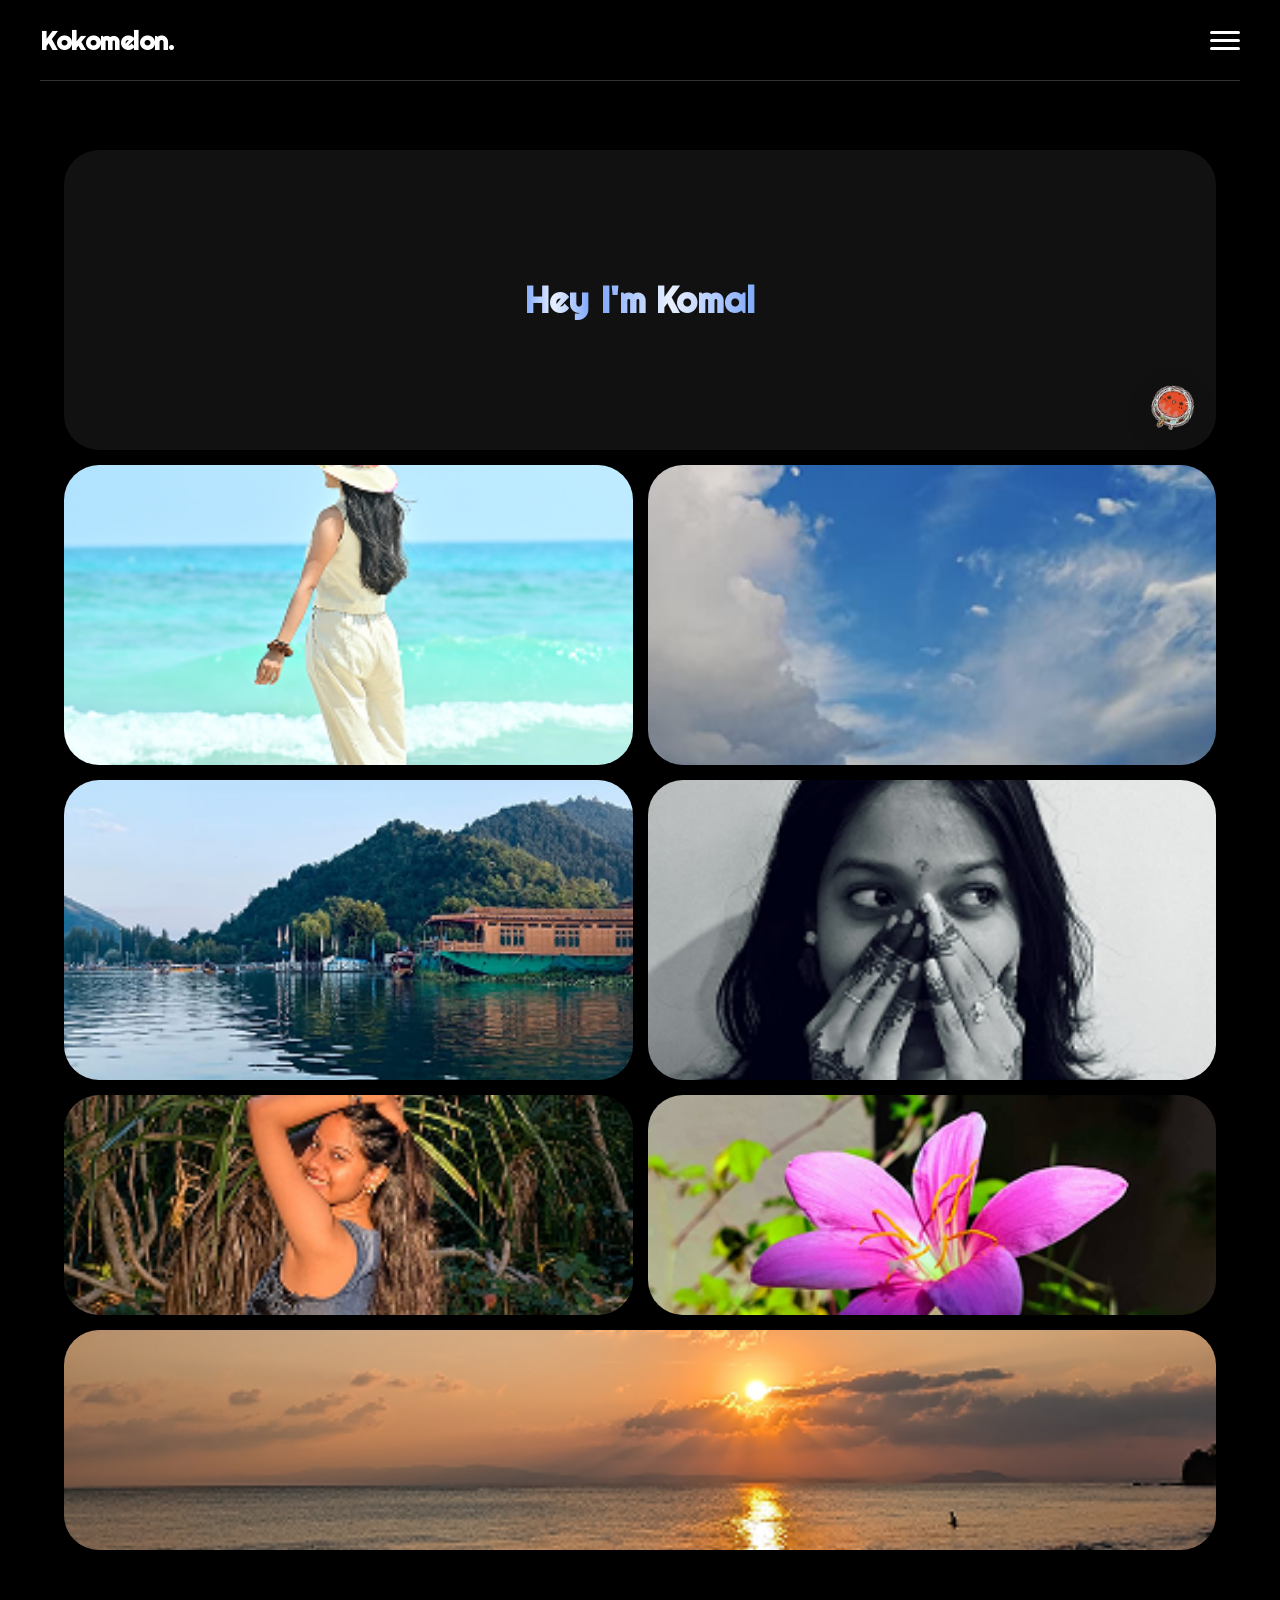
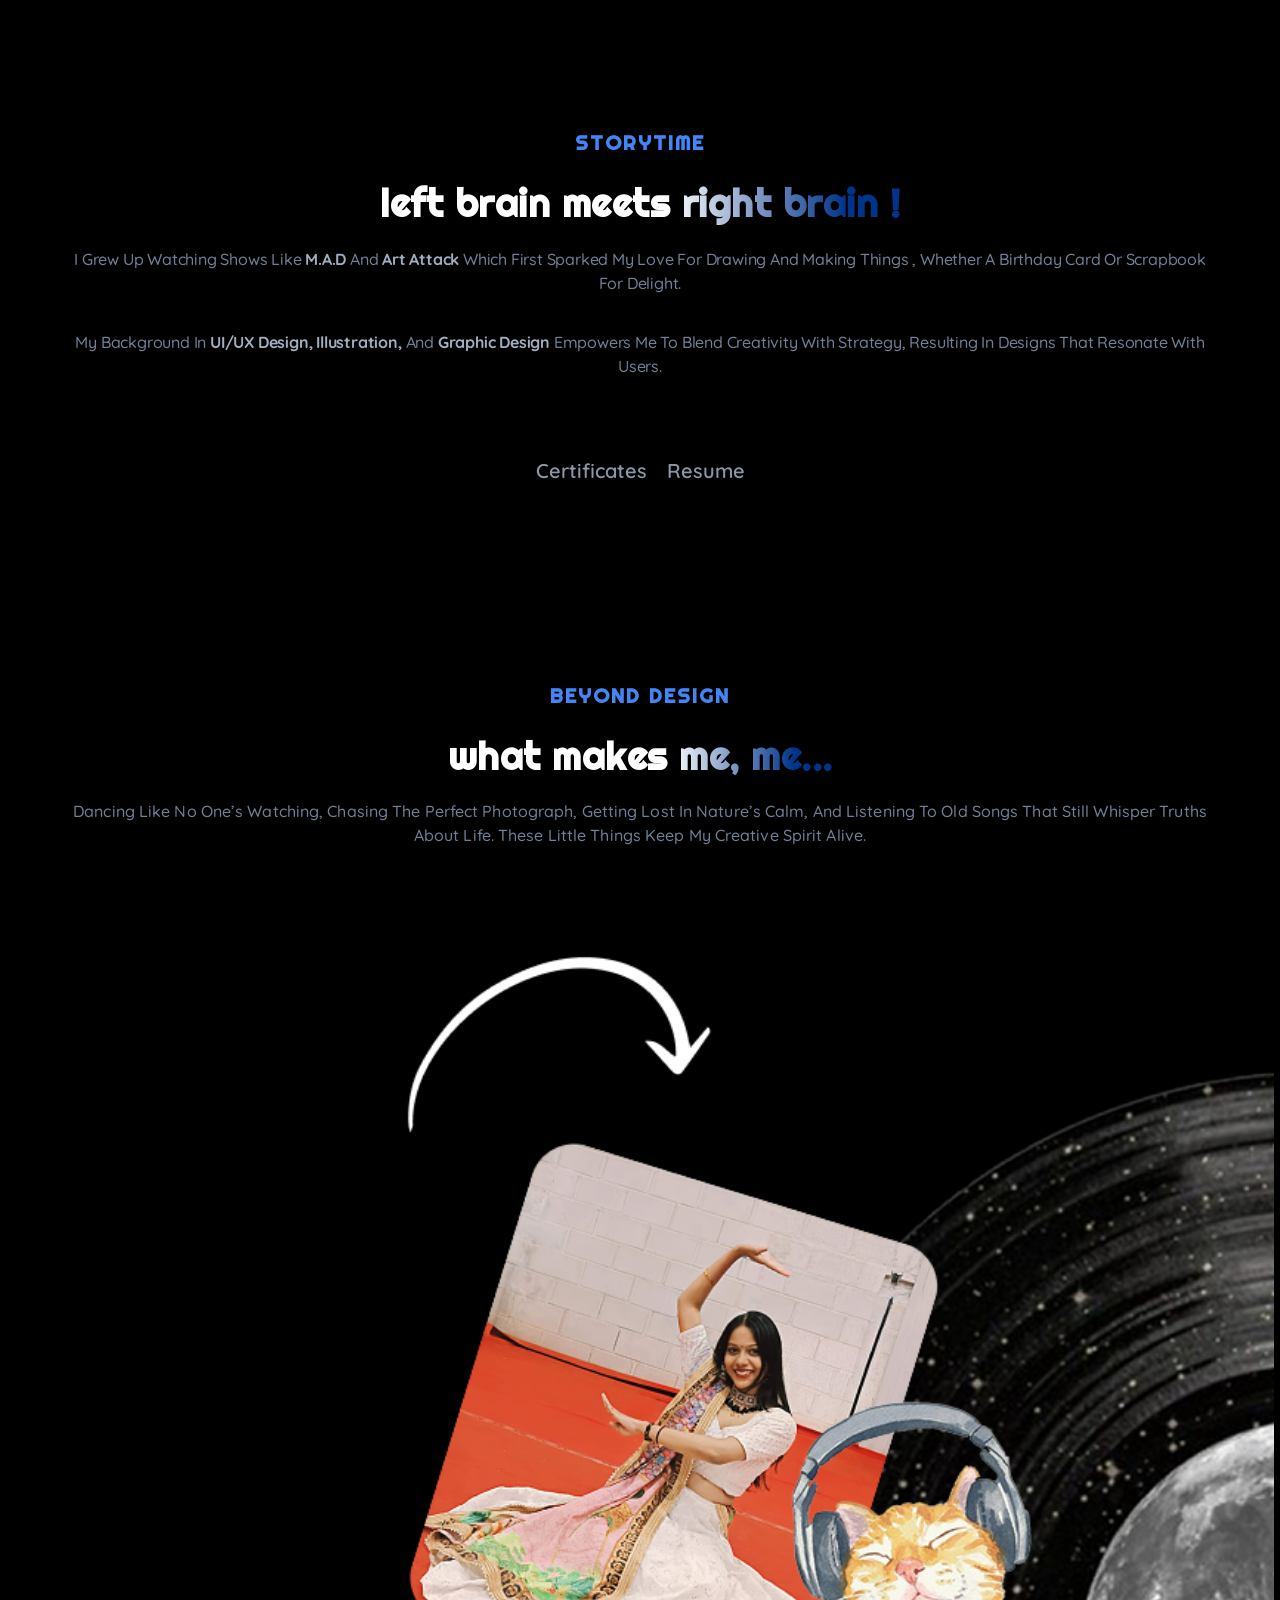
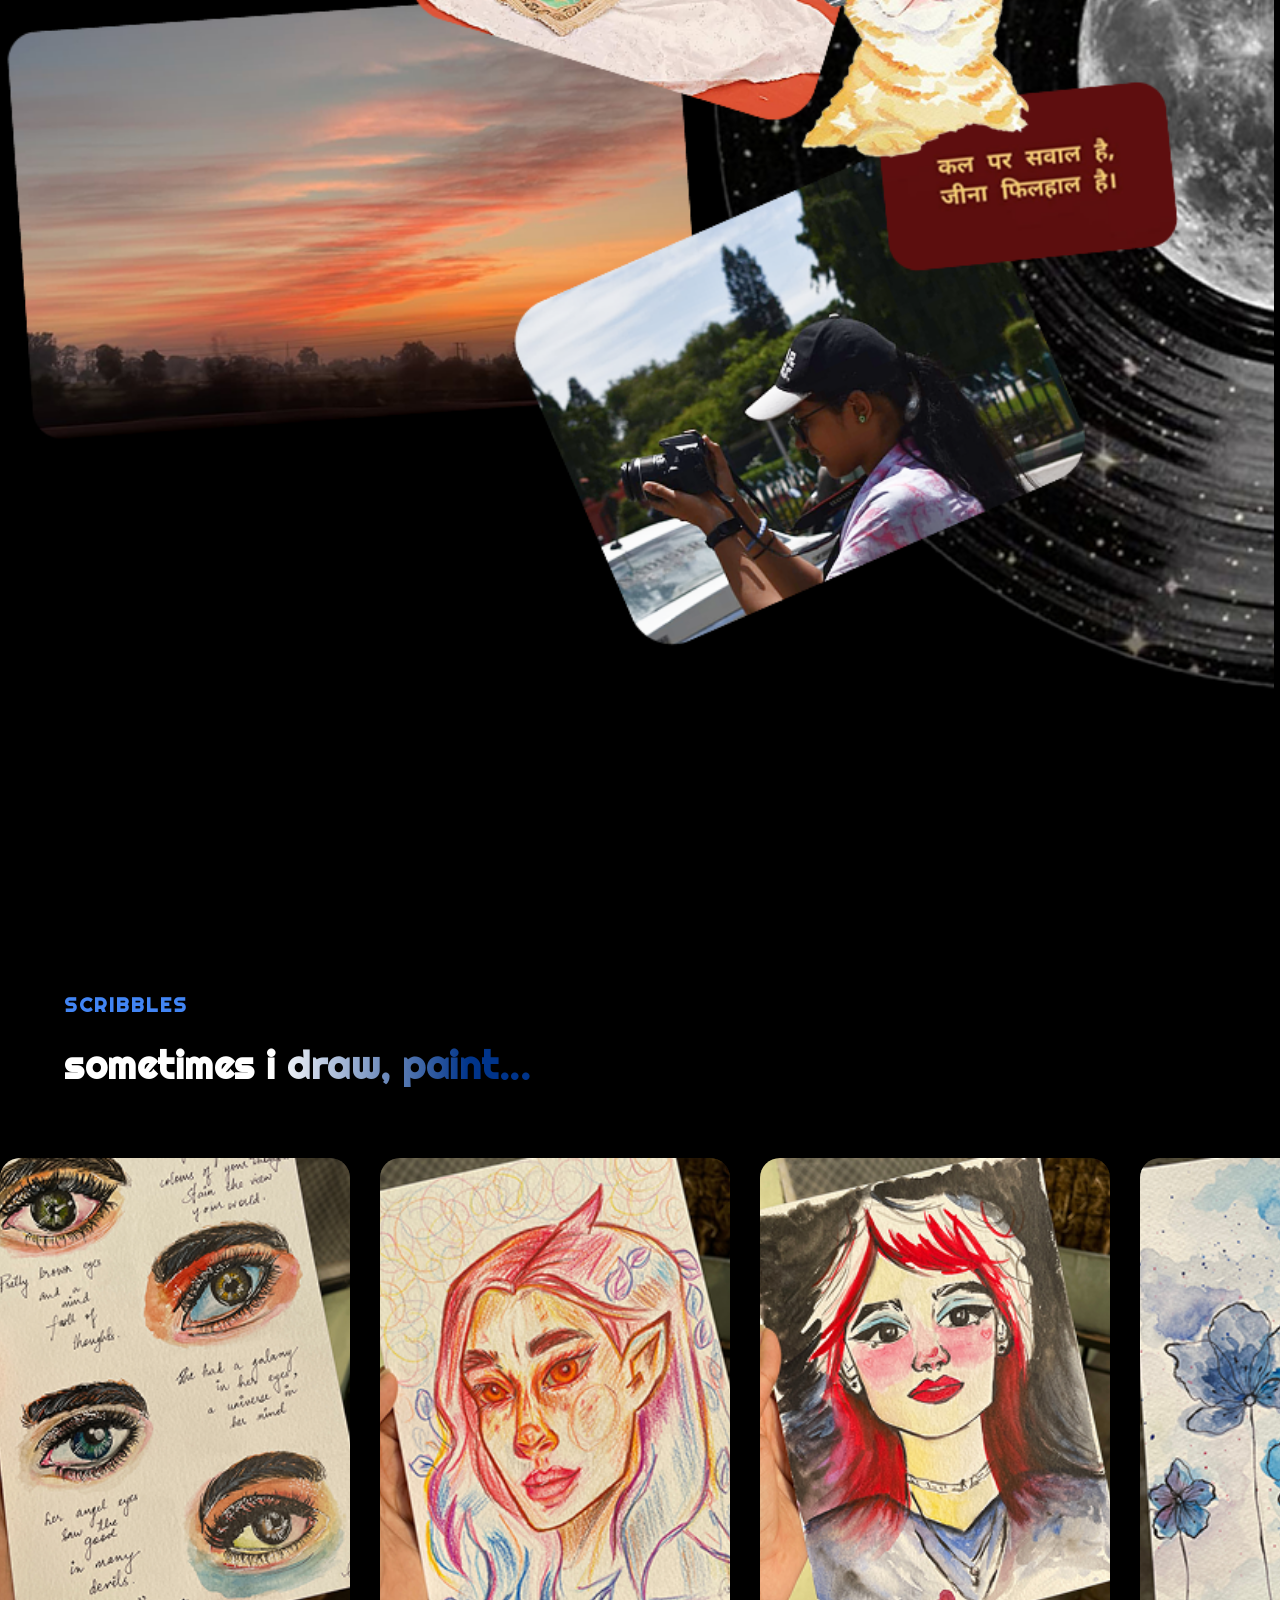
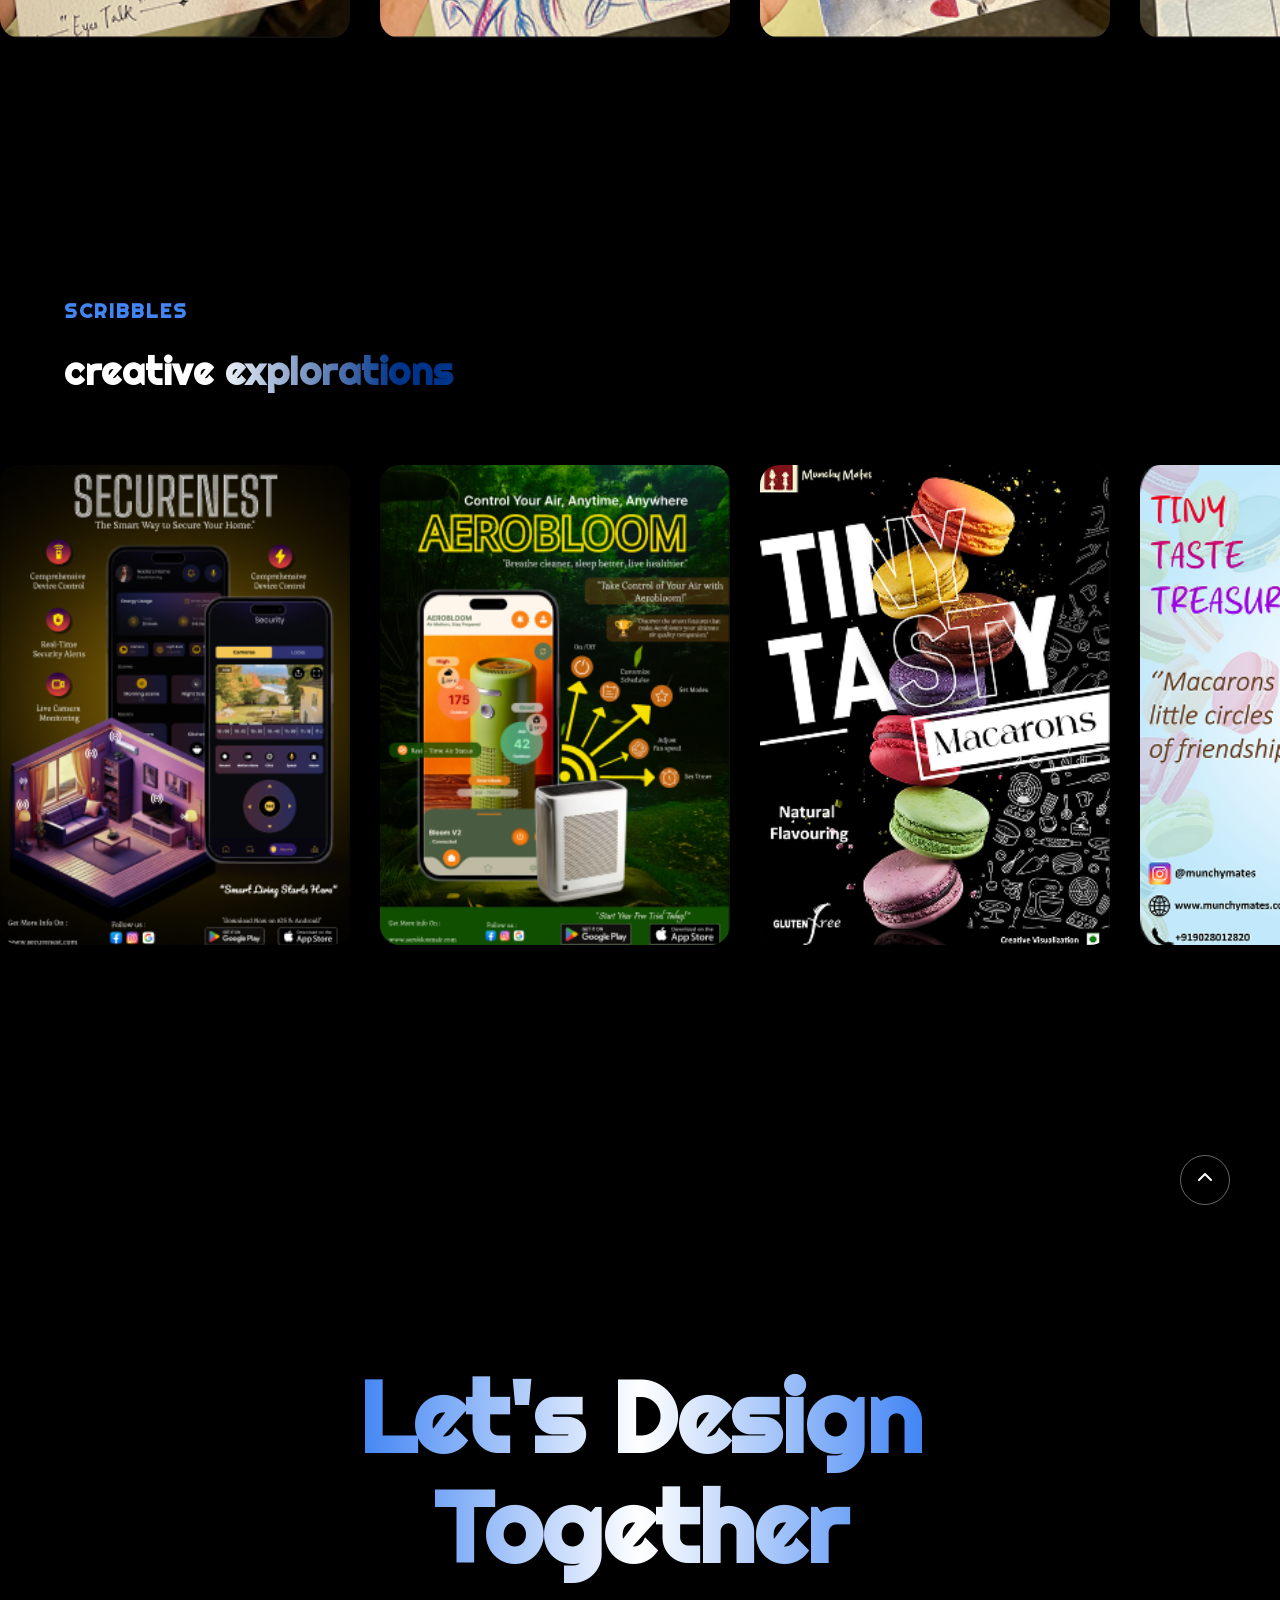
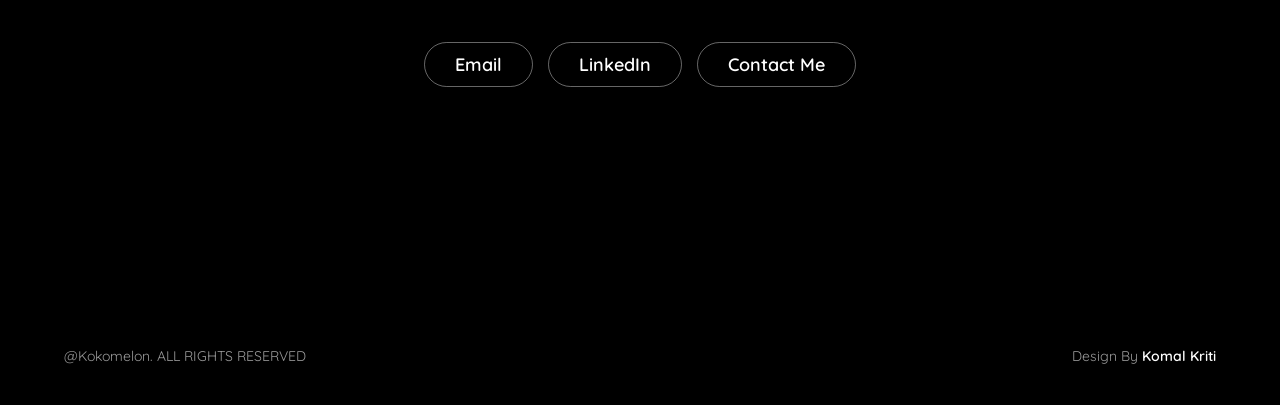
==== commit aa46f7f3: "Tablet Version done" ====
--- a/about.html
+++ b/about.html
@@ -12,6 +12,11 @@
 <body>
     <header class="header">
         <div class="logo">Kokomelon.</div>
+        <button class="hamburger" aria-label="Toggle menu">
+            <span class="bar"></span>
+            <span class="bar"></span>
+            <span class="bar"></span>
+        </button>
         <nav class="nav">
             <a href="index.html#home" class="nav-item">Home</a>
             <a href="about.html" class="nav-item active">About</a>
--- a/style.css
+++ b/style.css
@@ -78,6 +78,10 @@
 
 .nav-item.active:hover {
     background-color: #e0e0e0;
+}
+
+.hamburger {
+    display: none;
 }
 
 /* Hero Section */
@@ -2427,3 +2431,830 @@
         font-size: 20px;
     }
 }
+
+@media (max-width: 1280px) {
+    /* Hamburger Menu Styles */
+    .hamburger {
+        display: flex;
+        flex-direction: column;
+        justify-content: space-around;
+        width: 30px;
+        height: 24px;
+        background: transparent;
+        border: none;
+        cursor: pointer;
+        padding: 0;
+        z-index: 1011;
+    }
+    
+    .hamburger .bar {
+        width: 100%;
+        height: 3px;
+        background-color: #fff;
+        border-radius: 10px;
+        transition: all 0.3s ease;
+    }
+    
+    .hamburger.open .bar:nth-child(1) {
+        transform: translateY(8px) rotate(45deg);
+    }
+    .hamburger.open .bar:nth-child(2) {
+        opacity: 0;
+    }
+    .hamburger.open .bar:nth-child(3) {
+        transform: translateY(-8px) rotate(-45deg);
+    }
+
+    .nav {
+        display: flex;
+        flex-direction: column;
+        align-items: center;
+        justify-content: center;
+        gap: 15px;
+        position: fixed;
+        top: 90px;
+        left: 0;
+        width: 100%;
+        background-color: rgba(0, 0, 0, 0.95);
+        backdrop-filter: blur(20px);
+        -webkit-backdrop-filter: blur(20px);
+        padding: 40px;
+        box-sizing: border-box;
+        border-bottom: 1px solid rgba(255, 255, 255, 0.1);
+        transform: translateY(-150%);
+        opacity: 0;
+        transition: transform 0.4s ease, opacity 0.4s ease;
+        z-index: 1000;
+        pointer-events: none;
+    }
+
+    .nav.open {
+        transform: translateY(0);
+        opacity: 1;
+        pointer-events: auto;
+    }
+
+    .nav-item {
+        width: 260px;
+        text-align: center;
+        font-size: 18px;
+        padding: 12px 20px;
+        border-radius: 40px;
+        margin: 0 auto;
+        display: inline-block;
+    }
+
+    /* Hero Section */
+    .bg-text {
+        font-size: 12vw;
+        top: 8%;
+    }
+    .hero-image-container {
+        height: 70%;
+        transform: translateX(4vw);
+    }
+    .quote {
+        right: 4%;
+        top: 52%;
+        font-size: 18px;
+        max-width: 280px;
+        line-height: 1.3;
+    }
+    .bottom-left {
+        left: 4%;
+        bottom: 4%;
+        gap: 10px;
+    }
+    .process-text .here-is-my {
+        font-size: 18px;
+    }
+    .process-text .title {
+        font-size: 30px;
+    }
+    .process-text .subtitle {
+        font-size: 12px;
+    }
+
+    /* Projects Section */
+    .section-title {
+        font-size: 64px;
+        margin-bottom: 30px;
+    }
+    .tabs-container {
+        display: flex;
+        justify-content: center;
+        align-items: center;
+        margin-bottom: 40px;
+    }
+    .tab-btn {
+        font-size: 20px;
+        padding: 12px 30px;
+    }
+    .projects-grid {
+        gap: 40px;
+    }
+    .project-card {
+        min-height: 450px;
+        padding: 15px;
+    }
+    .card-content {
+        min-height: 420px;
+    }
+    .left-col {
+        padding: 25px;
+    }
+    .project-num {
+        font-size: 80px;
+    }
+    .project-name {
+        font-size: 36px;
+        margin-top: -20px;
+        margin-left: 15px;
+    }
+    .project-name.handwritten {
+        font-size: 38px;
+    }
+    .info-box {
+        width: 100%;
+        max-width: 440px;
+        height: auto;
+        min-height: 180px;
+        padding: 20px 25px;
+    }
+    .project-card:hover .info-box {
+        width: 100%;
+        max-width: 500px;
+    }
+    .info-top {
+        width: 100%;
+        max-width: 390px;
+        margin-bottom: 12px;
+    }
+    .info-top h4 {
+        font-size: 16px;
+    }
+    .explore-btn {
+        font-size: 15px;
+        padding: 8px 20px;
+    }
+    .yellow-line {
+        width: 100px;
+        margin-bottom: 12px;
+    }
+    .info-box p {
+        width: 100%;
+        max-width: 390px;
+        font-size: 13px;
+    }
+
+    .tags {
+        right: 40px;
+        top: 35px;
+    }
+    .tag {
+        padding: 6px 14px !important;
+        font-size: 12px !important;
+        white-space: nowrap !important;
+        display: flex !important;
+        align-items: center !important;
+        justify-content: center !important;
+    }
+
+    .right-col {
+        margin-left: 0 !important;
+        display: flex !important;
+        justify-content: center !important;
+        align-items: center !important;
+        padding: 15px !important;
+    }
+
+    .banner-img {
+        height: auto !important;
+        max-height: 355px !important;
+        width: 100% !important;
+        max-width: 355px !important;
+        object-fit: contain !important;
+        margin: 0 auto !important;
+    }
+
+    /* Footer Section */
+    .footer-heading {
+        font-size: 100px;
+        margin-bottom: 40px;
+    }
+    .footer-buttons {
+        gap: 15px;
+    }
+    .footer-btn {
+        font-size: 18px;
+        padding: 10px 30px;
+    }
+
+    /* Uniform Padding and Middle Alignment across all sections in tablet/portrait view */
+    .about-container,
+    .storytime-section,
+    .beyond-container,
+    .scribbles-container,
+    .tinker-section,
+    .projects-section,
+    .showcase-container {
+        padding-left: 5% !important;
+        padding-right: 5% !important;
+    }
+    
+    .storytime-content,
+    .beyond-text {
+        max-width: 100% !important;
+        text-align: center !important;
+        margin: 0 auto !important;
+    }
+    
+    .storytime-section,
+    .beyond-container {
+        align-items: center !important;
+        justify-content: center !important;
+        text-align: center !important;
+    }
+
+    .storytime-footer-links {
+        align-items: center !important;
+        justify-content: center !important;
+        flex-direction: row !important;
+    }
+
+    .beyond-visual {
+        margin-left: -5% !important;
+        margin-right: -5% !important;
+        margin-top: 0 !important;
+        width: calc(100% + 10%) !important;
+        justify-content: center !important;
+    }
+
+    .beyond-visual .beyond-img {
+        width: 100% !important;
+        max-width: 100% !important;
+    }
+
+
+    /* About Page Adjustments for Tablet Portrait */
+    .about-container {
+        padding-top: 60px !important;
+    }
+
+    .about-grid {
+        grid-template-columns: repeat(2, 1fr) !important;
+        grid-auto-rows: 220px !important;
+        gap: 15px !important;
+    }
+
+
+    .text-item,
+    .img-sunset-wide {
+        grid-column: span 2 !important;
+        grid-row: auto !important;
+    }
+
+    .img-sky-tall,
+    .img-dal-tall {
+        grid-row: auto !important;
+        grid-column: auto !important;
+    }
+
+
+    .text-item {
+        display: flex !important;
+        flex-direction: row !important;
+        justify-content: center !important;
+        align-items: center !important;
+        gap: 12px !important;
+        padding: 30px !important;
+    }
+
+
+    .hey-text, .name-text {
+        font-size: 36px !important;
+        margin: 0 !important;
+        display: inline-flex !important;
+        white-space: nowrap !important;
+    }
+
+
+    .melon-corner-icon {
+        width: 60px !important;
+    }
+
+    .storytime-heading {
+        font-size: 38px !important;
+        margin-bottom: 20px !important;
+    }
+
+    .storytime-body p,
+    .beyond-para {
+        font-size: 16px !important;
+        line-height: 1.5 !important;
+    }
+
+    /* Reduce Section Padding for Tablet Portrait view */
+    .showcase-hero {
+        padding: 60px 0 30px !important;
+    }
+
+    .project-details {
+        padding: 40px 0 !important;
+        margin-bottom: 40px !important;
+    }
+
+    .showcase-section {
+        padding: 60px 0 !important;
+    }
+
+    /* Context Section Font Adjustments for Tablet Portrait view */
+    #context .section-heading {
+        font-size: 40px !important;
+        margin-bottom: 20px !important;
+    }
+
+    #context .section-text p,
+    #context .split-text p,
+    #context p {
+        font-size: 16px !important;
+        line-height: 1.5 !important;
+    }
+
+    /* Problem Section Adjustments for Tablet */
+    #problem .problem-title {
+        font-size: 44px !important;
+        margin-bottom: 20px !important;
+    }
+
+    #problem .problem-subtitle {
+        font-size: 16px !important;
+        line-height: 1.5 !important;
+    }
+
+    #problem .problem-top-meta {
+        font-size: 12px !important;
+        margin-bottom: 20px !important;
+    }
+
+    #problem .problem-card h3 {
+        font-size: 18px !important;
+    }
+
+    #problem .problem-card p {
+        font-size: 14px !important;
+        line-height: 1.4 !important;
+    }
+
+    #problem .problem-grid {
+        grid-template-columns: repeat(2, 1fr) !important;
+        gap: 30px !important;
+    }
+
+    #problem .problem-card {
+        padding: 30px 25px !important;
+    }
+
+    /* Research Section Adjustments for Tablet Portrait */
+    #research .section-heading,
+    #research .problem-title {
+        font-size: 44px !important;
+        margin-bottom: 20px !important;
+    }
+
+    #research .problem-subtitle {
+        font-size: 16px !important;
+        line-height: 1.5 !important;
+    }
+
+    #research .research-summary-card h3,
+    #research h3 {
+        font-size: 18px !important;
+        margin-bottom: 10px !important;
+    }
+
+    #research .research-summary-card p,
+    #research .insights-box p,
+    #research .insights-box li,
+    #research .clean-list li,
+    #research .quotes-stack p,
+    #research .quote-item p,
+    #research .survey-stats-modern .modern-stat p {
+        font-size: 14px !important;
+        line-height: 1.5 !important;
+    }
+
+    #research p {
+        font-size: 16px !important;
+        line-height: 1.5 !important;
+    }
+
+    #research .col-heading,
+    #research h4.col-heading {
+        font-size: 20px !important;
+        margin-bottom: 20px !important;
+    }
+
+    #research .survey-stats-modern,
+    #research .insights-box,
+    #research .quotes-stack {
+        max-width: 550px !important;
+        width: 100% !important;
+    }
+
+    #research .survey-stats-modern {
+        grid-template-columns: repeat(2, 1fr) !important;
+        gap: 30px !important;
+    }
+
+    /* Market Research Adjustments for Tablet Portrait */
+    .market-insight-split {
+        grid-template-columns: 1fr !important;
+        gap: 30px !important;
+        padding: 30px !important;
+    }
+
+    .market-hub-row {
+        flex-direction: column !important;
+        align-items: center !important;
+        gap: 40px !important;
+    }
+
+    .hub-center {
+        flex: 0 0 auto !important;
+    }
+
+    .market-branch {
+        width: 100% !important;
+        max-width: 500px !important;
+    }
+
+    /* Problem Header Adjustments for Tablet Portrait */
+    .problem-main-header {
+        grid-template-columns: 1fr !important;
+        gap: 20px !important;
+    }
+
+    #wisdom .problem-grid {
+        grid-template-columns: repeat(2, 1fr) !important;
+        gap: 30px !important;
+    }
+
+    .research-summary-grid {
+        grid-template-columns: 1fr !important;
+        gap: 30px !important;
+    }
+
+    .stat-ring {
+        flex: 0 0 80px !important;
+    }
+
+    /* IA and Wireframes Sections Adjustments for Tablet Portrait */
+    #ia .section-heading,
+    #ia .problem-title,
+    #wireframes .section-heading,
+    #wireframes .problem-title,
+    #solution .section-heading,
+    #solution .problem-title,
+    #designs .section-heading,
+    #designs .problem-title,
+    #results .section-heading,
+    #results .problem-title,
+    #wisdom .section-heading,
+    #wisdom .problem-title,
+    #mockups .section-heading,
+    #mockups .problem-title,
+    #mockup .section-heading,
+    #mockup .problem-title {
+        font-size: 44px !important;
+        margin-bottom: 20px !important;
+    }
+
+    #ia .problem-subtitle,
+    #ia p,
+    #wireframes .problem-subtitle,
+    #wireframes p,
+    #solution .problem-subtitle,
+    #solution p,
+    #designs .problem-subtitle,
+    #designs p,
+    #results .problem-subtitle,
+    #results p,
+    #wisdom .problem-subtitle,
+    #wisdom p,
+    #mockups .problem-subtitle,
+    #mockups p,
+    #mockup .problem-subtitle,
+    #mockup p {
+        font-size: 16px !important;
+        line-height: 1.5 !important;
+    }
+}
+
+@media (max-width: 768px) {
+    #research .survey-stats-modern {
+        grid-template-columns: 1fr !important;
+        gap: 20px !important;
+    }
+}
+
+@media (max-width: 767px) {
+    /* Hero Section Mobile Adjustments */
+    .hero {
+        height: auto !important;
+        min-height: 100vh;
+        display: flex !important;
+        flex-direction: column !important;
+        justify-content: flex-start !important;
+        align-items: center !important;
+        padding: 100px 5% 60px !important;
+        gap: 30px !important;
+        text-align: center !important;
+    }
+
+    .bg-text {
+        position: relative !important;
+        top: 0 !important;
+        left: 0 !important;
+        transform: none !important;
+        margin-bottom: 15px !important;
+        font-size: 10vw !important;
+        text-align: center !important;
+    }
+
+    .hero-image-container {
+        position: relative !important;
+        height: auto !important;
+        max-height: 380px !important;
+        width: 100% !important;
+        max-width: 320px !important;
+        transform: none !important;
+        margin-bottom: 10px !important;
+    }
+
+    .hero-img {
+        width: 100% !important;
+        height: auto !important;
+        object-fit: contain !important;
+    }
+
+    .quote {
+        position: static !important;
+        font-size: 16px !important;
+        text-align: center !important;
+        max-width: 100% !important;
+        line-height: 1.4 !important;
+        margin-bottom: 25px !important;
+    }
+
+    .bottom-left {
+        position: static !important;
+        width: 100% !important;
+        display: flex !important;
+        flex-direction: column !important;
+        align-items: center !important;
+        text-align: center !important;
+        gap: 15px !important;
+    }
+
+    .process-text {
+        display: flex !important;
+        flex-direction: column !important;
+        align-items: center !important;
+        gap: 5px !important;
+        text-align: center !important;
+    }
+
+    .process-text .here-is-my {
+        font-size: 14px !important;
+    }
+
+    .process-text .title {
+        font-size: 24px !important;
+        line-height: 1.1 !important;
+        margin: 5px 0 !important;
+    }
+
+    .process-text .subtitle {
+        font-size: 12px !important;
+        margin-top: 0 !important;
+    }
+
+    .bottom-right {
+        display: none !important;
+    }
+
+    /* Hey There Section Mobile */
+    .hey-there-section {
+        min-height: auto !important;
+        padding: 50px 5% !important;
+    }
+
+    .hey-there-img {
+        width: 100% !important;
+        max-width: 280px !important;
+        height: auto !important;
+    }
+
+    /* Tinker Section Mobile */
+    .tinker-title {
+        font-size: 32px !important;
+        line-height: 1.2 !important;
+        text-align: center !important;
+        margin-bottom: 25px !important;
+    }
+
+    #physics-container {
+        height: 380px !important;
+        width: 100% !important;
+        max-width: 100% !important;
+        border-radius: 20px !important;
+    }
+
+    .skill-pill {
+        font-size: 13px !important;
+        padding: 8px 16px !important;
+    }
+
+    /* Projects Section Mobile */
+    .projects-section {
+        padding: 50px 5% !important;
+    }
+
+    .section-title {
+        font-size: 42px !important;
+        margin-bottom: 25px !important;
+        text-align: center !important;
+    }
+
+    .tabs-container {
+        margin-bottom: 30px !important;
+        justify-content: center !important;
+    }
+
+    .tab-btn {
+        font-size: 16px !important;
+        padding: 10px 20px !important;
+    }
+
+    .tab-btn + .tab-btn {
+        margin-left: -10px !important;
+        padding-left: 25px !important;
+    }
+
+    .projects-grid {
+        gap: 30px !important;
+    }
+
+    .project-card {
+        padding: 15px !important;
+        min-height: auto !important;
+    }
+
+    .card-bg {
+        top: 10px !important;
+        left: 10px !important;
+        width: calc(100% - 20px) !important;
+        height: calc(100% - 20px) !important;
+    }
+
+    .card-content {
+        flex-direction: column !important;
+        min-height: auto !important;
+        gap: 20px !important;
+    }
+
+    .left-col {
+        padding: 15px !important;
+        align-items: center !important;
+        text-align: center !important;
+    }
+
+    .project-header {
+        align-items: center !important;
+        margin-bottom: 15px !important;
+    }
+
+    .project-num {
+        font-size: 50px !important;
+    }
+
+    .project-name {
+        font-size: 26px !important;
+        margin-top: -15px !important;
+        margin-left: 0 !important;
+        text-align: center !important;
+    }
+
+    .project-name.handwritten {
+        font-size: 28px !important;
+    }
+
+    .info-box {
+        width: 100% !important;
+        max-width: 100% !important;
+        height: auto !important;
+        padding: 20px !important;
+        text-align: center !important;
+    }
+
+    .project-card:hover .info-box {
+        width: 100% !important;
+    }
+
+    .info-top {
+        flex-direction: column !important;
+        align-items: center !important;
+        gap: 15px !important;
+        width: 100% !important;
+    }
+
+    .info-top h4 {
+        max-width: 100% !important;
+        font-size: 16px !important;
+        text-align: center !important;
+    }
+
+    .explore-btn {
+        font-size: 14px !important;
+        padding: 8px 16px !important;
+        align-self: center !important;
+    }
+
+    .yellow-line {
+        width: 80px !important;
+        margin: 10px auto 15px !important;
+    }
+
+    .info-box p {
+        font-size: 13px !important;
+        width: 100% !important;
+        text-align: center !important;
+    }
+
+    .right-col {
+        margin-left: 0 !important;
+        align-items: center !important;
+        justify-content: center !important;
+        width: 100% !important;
+        padding: 10px 0 !important;
+    }
+
+    .banner-img {
+        max-width: 100% !important;
+        height: auto !important;
+        max-height: 240px !important;
+        object-fit: contain !important;
+    }
+
+    .tags {
+        position: relative !important;
+        top: 0 !important;
+        right: 0 !important;
+        flex-wrap: wrap !important;
+        justify-content: center !important;
+        margin-bottom: 15px !important;
+    }
+
+    .tag {
+        font-size: 12px !important;
+        padding: 4px 12px !important;
+    }
+
+    /* Footer Mobile Adjustments */
+    .footer {
+        padding: 60px 5% !important;
+        min-height: auto !important;
+    }
+
+    .footer-heading {
+        font-size: 46px !important;
+        margin-bottom: 30px !important;
+    }
+
+    .footer-buttons {
+        flex-direction: column !important;
+        gap: 12px !important;
+        align-items: center !important;
+    }
+
+    .footer-btn {
+        font-size: 16px !important;
+        padding: 8px 24px !important;
+        width: 100% !important;
+        max-width: 260px !important;
+        text-align: center !important;
+    }
+
+    .footer-bottom {
+        position: relative !important;
+        bottom: 0 !important;
+        margin-top: 40px !important;
+        flex-direction: column !important;
+        gap: 10px !important;
+        text-align: center !important;
+    }
+}
+
+
+
